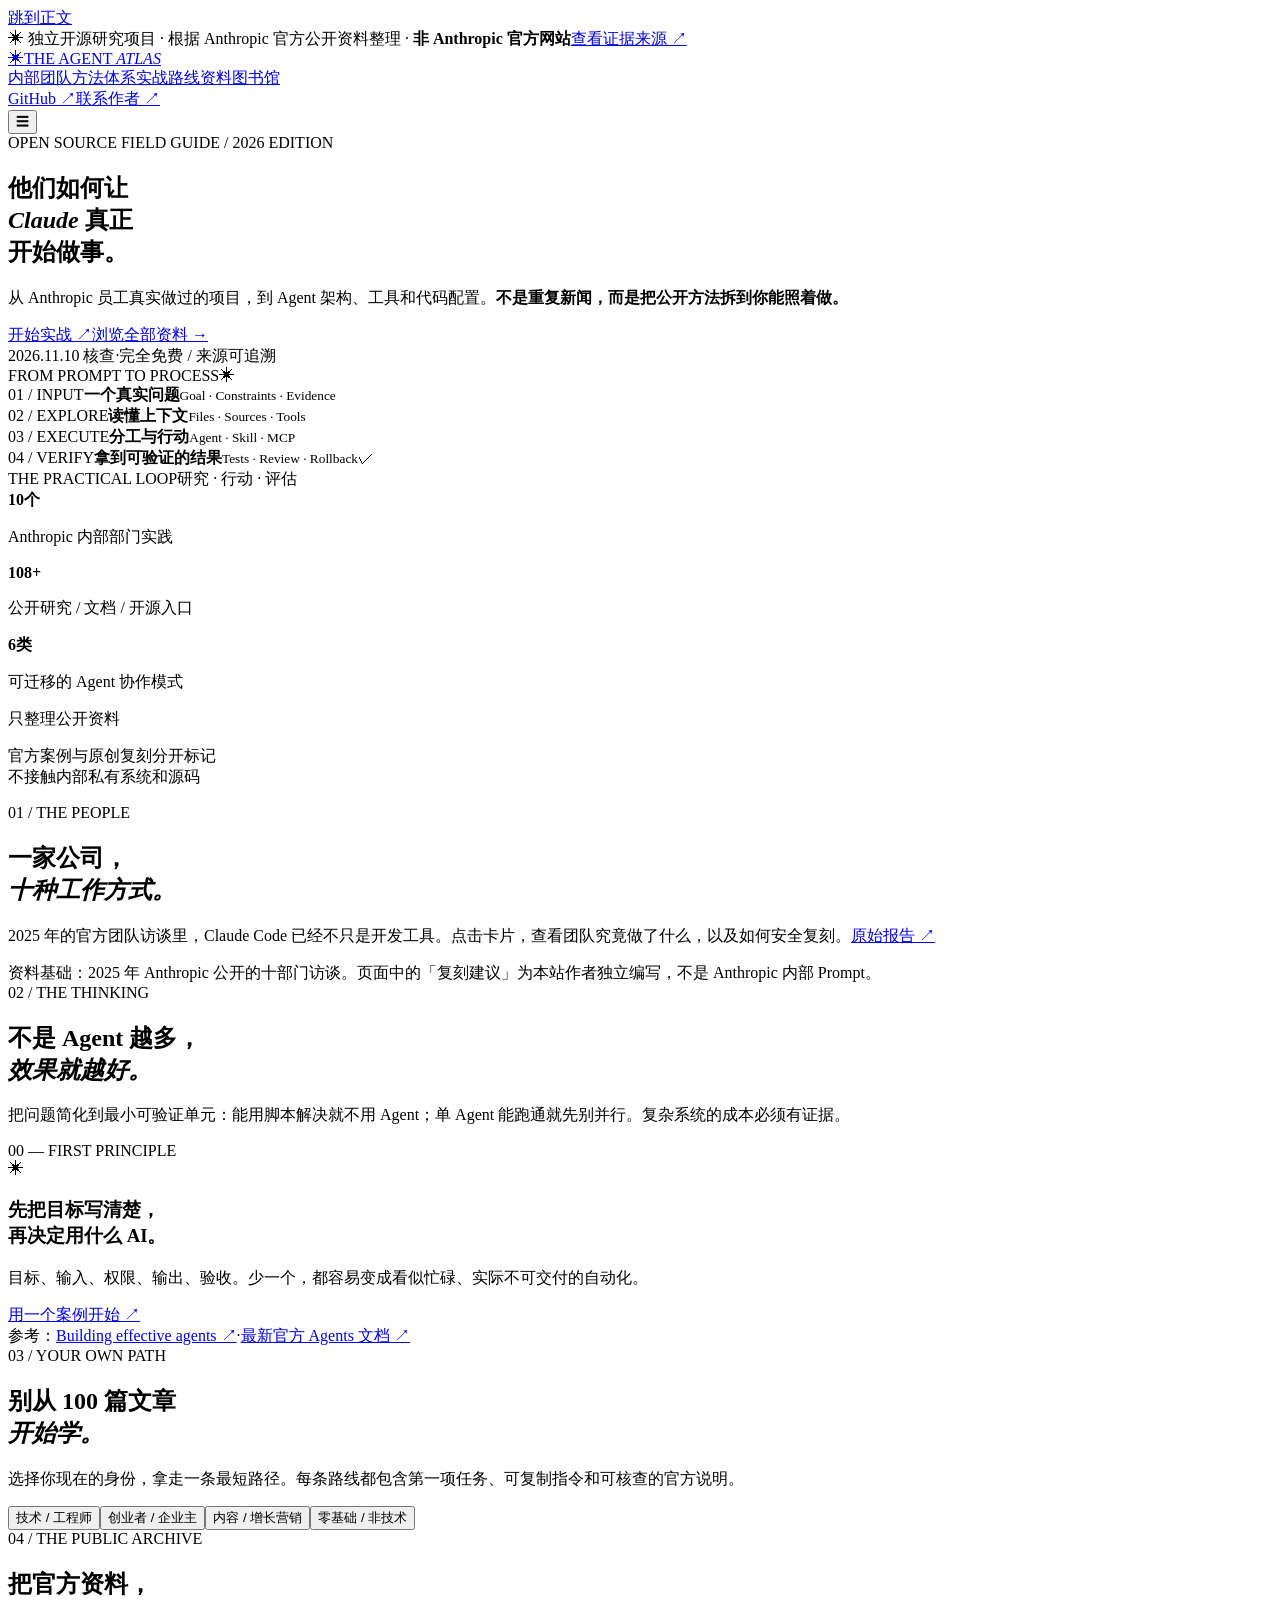
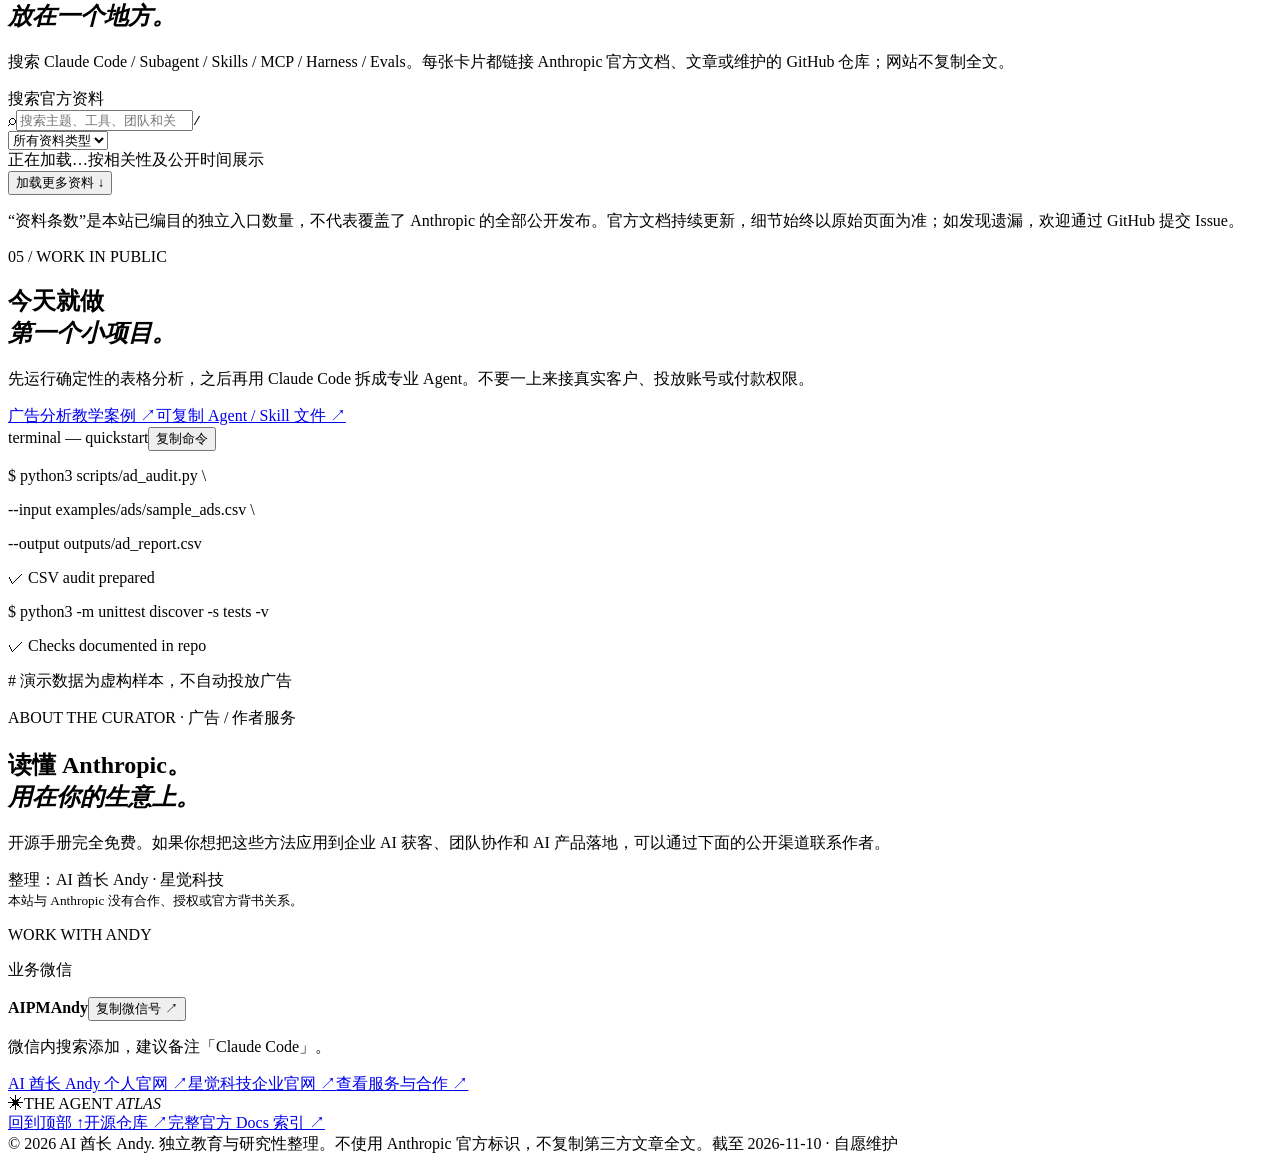
==== site/index.html @ 38aaa8bf "site: add editorial Anthropic-inspired handbook homepage with official source directory and author c" ====
<!doctype html>
<html lang="zh-CN">
<head>
  <meta charset="utf-8">
  <meta name="viewport" content="width=device-width,initial-scale=1">
  <meta name="theme-color" content="#f6f3ec">
  <meta name="description" content="免费、独立的 Anthropic Claude Code × Agent 中文实战手册：10 个内部团队案例、108 条官方资源、Skills、MCP、多 Agent 和可复制实践。AI 酋长 Andy 整理。">
  <meta property="og:type" content="website">
  <meta property="og:title" content="Claude Code × Agent 完整实践图鉴｜Andy 开源手册">
  <meta property="og:description" content="108 条原始出处，10 个团队，完整学习路径。公开资料的中文实战整理。">
  <meta property="og:image" content="https://aipmandy.github.io/anthropic-claude-code-agent-handbook/og.svg">
  <link rel="canonical" href="https://aipmandy.github.io/anthropic-claude-code-agent-handbook/">
  <link rel="icon" href="favicon.svg" type="image/svg+xml">
  <link rel="stylesheet" href="style.css">
  <title>Claude Code × Agent 实践图鉴 · AI 酋长 Andy</title>
</head>
<body>
<a href="#main" class="skip-link">跳到正文</a>
<div class="notice"><span class="little-star">✳</span> 独立开源研究项目 · 根据 Anthropic 官方公开资料整理 · <strong>非 Anthropic 官方网站</strong><a href="#sources">查看证据来源 <span aria-hidden="true">↗</span></a></div>
<header class="masthead">
  <div class="wrap nav-inner">
    <a class="wordmark" href="#home" aria-label="返回首页"><span class="brand-mark" aria-hidden="true">✳</span><span>THE AGENT <em>ATLAS</em></span></a>
    <nav class="desktop-nav" aria-label="主导航">
      <a href="#teams">内部团队</a><a href="#methods">方法体系</a><a href="#paths">实战路线</a><a href="#sources">资料图书馆</a>
    </nav>
    <div class="nav-actions"><a class="nav-gh" href="https://github.com/AIPMAndy/anthropic-claude-code-agent-handbook" target="_blank" rel="noopener noreferrer">GitHub ↗</a><a class="nav-contact" href="#contact">联系作者 <span aria-hidden="true">↗</span></a></div>
    <button class="mobile-menu-toggle" type="button" aria-label="打开导航" aria-expanded="false" aria-controls="mobile-nav">☰</button>
  </div>
  <nav id="mobile-nav" class="mobile-nav" aria-label="手机导航" hidden><a href="#teams">内部团队</a><a href="#methods">方法体系</a><a href="#paths">实战路线</a><a href="#sources">资料图书馆</a><a href="#contact">联系作者</a></nav>
</header>
<main id="main">
<section class="hero" id="home">
  <div class="wrap hero-grid">
    <div class="hero-copy">
      <div class="eyebrow"><span class="dot"></span> OPEN SOURCE FIELD GUIDE <span class="muted">/ 2026 EDITION</span></div>
      <h1>他们如何让<br><em>Claude</em> <span class="hero-serif">真正<br>开始做事。</span></h1>
      <p class="lead">从 Anthropic 员工真实做过的项目，到 Agent 架构、工具和代码配置。<strong>不是重复新闻，而是把公开方法拆到你能照着做。</strong></p>
      <div class="hero-buttons"><a href="#paths" class="btn btn-primary">开始实战 <span>↗</span></a><a href="#sources" class="btn btn-outline">浏览全部资料 <span>→</span></a></div>
      <div class="hero-foot"><span>2026.11.10 核查</span><span class="sep">·</span><span>完全免费 / 来源可追溯</span></div>
    </div>
    <div class="hero-art" aria-label="Agent 工作流概念图">
      <div class="art-top"><span class="art-kicker">FROM PROMPT TO PROCESS</span><span class="art-asterisk" aria-hidden="true">✳</span></div>
      <div class="diagram">
        <div class="diagram-row"><div class="diagram-box diagram-user"><span class="d-number">01 / INPUT</span><strong>一个真实问题</strong><small>Goal · Constraints · Evidence</small></div></div>
        <div class="line-arrow"></div>
        <div class="diagram-row diagram-split"><div class="diagram-box"><span class="d-number">02 / EXPLORE</span><strong>读懂上下文</strong><small>Files · Sources · Tools</small></div><div class="diagram-box"><span class="d-number">03 / EXECUTE</span><strong>分工与行动</strong><small>Agent · Skill · MCP</small></div></div>
        <div class="line-arrow"></div>
        <div class="diagram-row"><div class="diagram-box diagram-final"><span class="d-number">04 / VERIFY</span><strong>拿到可验证的结果</strong><small>Tests · Review · Rollback</small><span class="check">✓</span></div></div>
      </div>
      <div class="art-caption"><span>THE PRACTICAL LOOP</span><span>研究 · 行动 · 评估</span></div>
    </div>
  </div>
</section>
<section class="numbers"><div class="wrap number-grid">
  <div><strong>10<span>个</span></strong><p>Anthropic 内部部门实践</p></div><div><strong id="resource-count">108<span>+</span></strong><p>公开研究 / 文档 / 开源入口</p></div><div><strong>6<span>类</span></strong><p>可迁移的 Agent 协作模式</p></div><div class="last-num"><span>只整理公开资料</span><p>官方案例与原创复刻分开标记<br>不接触内部私有系统和源码</p></div>
</div></section>
<section class="editorial-section" id="teams">
  <div class="wrap">
    <div class="section-heading"><div><div class="eyebrow">01 / THE PEOPLE</div><h2>一家公司，<br><em>十种工作方式。</em></h2></div><p>2025 年的官方团队访谈里，Claude Code 已经不只是开发工具。点击卡片，查看团队究竟做了什么，以及如何安全复刻。<a href="https://www.anthropic.com/news/how-anthropic-teams-use-claude-code" target="_blank" rel="noopener noreferrer">原始报告 ↗</a></p></div>
    <div id="team-list" class="teams-grid" aria-live="polite"></div>
    <div class="source-note">资料基础：2025 年 Anthropic 公开的十部门访谈。页面中的「复刻建议」为本站作者独立编写，不是 Anthropic 内部 Prompt。</div>
  </div>
</section>
<section class="ink-section" id="methods"><div class="wrap">
  <div class="section-heading light"><div><div class="eyebrow">02 / THE THINKING</div><h2>不是 Agent 越多，<br><em>效果就越好。</em></h2></div><p>把问题简化到最小可验证单元：能用脚本解决就不用 Agent；单 Agent 能跑通就先别并行。复杂系统的成本必须有证据。</p></div>
  <div class="method-layout">
    <div class="method-big"><span class="method-counter">00 — FIRST PRINCIPLE</span><div class="big-symbol" aria-hidden="true">✳</div><h3>先把目标写清楚，<br>再决定用什么 AI。</h3><p>目标、输入、权限、输出、验收。少一个，都容易变成看似忙碌、实际不可交付的自动化。</p><a href="#paths">用一个案例开始 ↗</a></div>
    <div class="methods-list" id="method-list"></div>
  </div>
  <div class="dark-bottom">参考：<a href="https://www.anthropic.com/research/building-effective-agents" target="_blank" rel="noopener noreferrer">Building effective agents ↗</a><span>·</span><a href="https://code.claude.com/docs/en/agents" target="_blank" rel="noopener noreferrer">最新官方 Agents 文档 ↗</a></div>
</div></section>
<section class="editorial-section path-section" id="paths"><div class="wrap">
  <div class="section-heading"><div><div class="eyebrow">03 / YOUR OWN PATH</div><h2>别从 100 篇文章<br><em>开始学。</em></h2></div><p>选择你现在的身份，拿走一条最短路径。每条路线都包含第一项任务、可复制指令和可核查的官方说明。</p></div>
  <div class="path-tabs" role="tablist" aria-label="按身份选择学习路线"><button class="path-tab is-active" type="button" data-path="engineer" role="tab" aria-selected="true">技术 / 工程师</button><button class="path-tab" type="button" data-path="founder" role="tab" aria-selected="false">创业者 / 企业主</button><button class="path-tab" type="button" data-path="marketing" role="tab" aria-selected="false">内容 / 增长营销</button><button class="path-tab" type="button" data-path="beginner" role="tab" aria-selected="false">零基础 / 非技术</button></div>
  <div class="path-panel" id="path-panel" aria-live="polite"></div>
</div></section>
<section class="library-section" id="sources"><div class="wrap">
  <div class="section-heading"><div><div class="eyebrow">04 / THE PUBLIC ARCHIVE</div><h2>把官方资料，<br><em>放在一个地方。</em></h2></div><p>搜索 Claude Code / Subagent / Skills / MCP / Harness / Evals。每张卡片都链接 Anthropic 官方文档、文章或维护的 GitHub 仓库；网站不复制全文。</p></div>
  <div class="library-toolbar"><label for="library-search" class="visually-hidden">搜索官方资料</label><div class="search-box"><span aria-hidden="true">⌕</span><input id="library-search" type="search" placeholder="搜索主题、工具、团队和关键词……" autocomplete="off" aria-label="搜索资料"><kbd>/</kbd></div><select id="library-type" aria-label="筛选资料类型"><option value="all">所有资料类型</option><option value="研究文章">研究文章</option><option value="官方文档">官方文档</option><option value="官方开源">官方开源</option><option value="行业报告">行业报告</option></select></div>
  <div class="topic-bar" id="topic-bar" aria-label="筛选主题"></div>
  <div class="library-count"><span id="visible-count">正在加载…</span><span>按相关性及公开时间展示</span></div>
  <div id="source-list" class="source-grid" aria-live="polite"></div>
  <div id="empty-state" class="empty-state" hidden>没有找到匹配资料。试试缩短关键词，或者清除筛选。</div>
  <div class="more-line"><button type="button" id="show-more" class="btn btn-outline">加载更多资料 <span>↓</span></button></div>
  <p class="library-fineprint">“资料条数”是本站已编目的独立入口数量，不代表覆盖了 Anthropic 的全部公开发布。官方文档持续更新，细节始终以原始页面为准；如发现遗漏，欢迎通过 GitHub 提交 Issue。</p>
</div></section>
<section class="practice-section" id="practice"><div class="wrap practice-grid">
  <div><div class="eyebrow">05 / WORK IN PUBLIC</div><h2>今天就做<br><em>第一个小项目。</em></h2><p>先运行确定性的表格分析，之后再用 Claude Code 拆成专业 Agent。不要一上来接真实客户、投放账号或付款权限。</p><div class="practice-links"><a class="text-link" href="https://github.com/AIPMAndy/anthropic-claude-code-agent-handbook/tree/main/examples/ads" target="_blank" rel="noopener noreferrer">广告分析教学案例 ↗</a><a class="text-link" href="https://github.com/AIPMAndy/anthropic-claude-code-agent-handbook/tree/main/.claude" target="_blank" rel="noopener noreferrer">可复制 Agent / Skill 文件 ↗</a></div></div>
  <div class="terminal"><div class="terminal-head"><span class="traffic"><i></i><i></i><i></i></span><span>terminal — quickstart</span><button type="button" class="terminal-copy" data-copy="python3 scripts/ad_audit.py --input examples/ads/sample_ads.csv --output outputs/ad_report.csv&#10;python3 -m unittest discover -s tests -v">复制命令</button></div><div class="terminal-content"><p><span class="prompt">$</span> <span>python3 scripts/ad_audit.py \</span></p><p class="indent">--input examples/ads/sample_ads.csv \</p><p class="indent">--output outputs/ad_report.csv</p><p class="terminal-ok">✓ CSV audit prepared</p><p><span class="prompt">$</span> python3 -m unittest discover -s tests -v</p><p class="terminal-ok">✓ Checks documented in repo</p><p class="terminal-muted"># 演示数据为虚构样本，不自动投放广告</p></div></div>
</div></section>
<section class="contact-section" id="contact"><div class="wrap contact-grid"><div><div class="eyebrow">ABOUT THE CURATOR · 广告 / 作者服务</div><h2>读懂 Anthropic。<br><em>用在你的生意上。</em></h2><p>开源手册完全免费。如果你想把这些方法应用到企业 AI 获客、团队协作和 AI 产品落地，可以通过下面的公开渠道联系作者。</p><p class="authorship">整理：AI 酋长 Andy · 星觉科技<br><small>本站与 Anthropic 没有合作、授权或官方背书关系。</small></p></div><div class="contact-card"><span class="small-label">WORK WITH ANDY</span><p class="contact-heading">业务微信</p><div class="wechat-row"><strong>AIPMAndy</strong><button class="copy-wechat" type="button" data-copy="AIPMAndy">复制微信号 ↗</button></div><p class="wechat-sub">微信内搜索添加，建议备注「Claude Code」。</p><div class="contact-divider"></div><a href="https://metaver.vip/" target="_blank" rel="noopener noreferrer">AI 酋长 Andy 个人官网 <span>↗</span></a><a href="https://www.a6no1.cn/" target="_blank" rel="noopener noreferrer">星觉科技企业官网 <span>↗</span></a><a href="https://metaver.vip/services" target="_blank" rel="noopener noreferrer">查看服务与合作 <span>↗</span></a></div></div></section>
</main>
<footer class="footer"><div class="wrap"><div class="footer-top"><div class="wordmark"><span class="brand-mark">✳</span><span>THE AGENT <em>ATLAS</em></span></div><div class="footer-links"><a href="#home">回到顶部 ↑</a><a href="https://github.com/AIPMAndy/anthropic-claude-code-agent-handbook" target="_blank" rel="noopener noreferrer">开源仓库 ↗</a><a href="https://code.claude.com/docs/llms.txt" target="_blank" rel="noopener noreferrer">完整官方 Docs 索引 ↗</a></div></div><div class="footer-bottom"><span>© 2026 AI 酋长 Andy. 独立教育与研究性整理。</span><span>不使用 Anthropic 官方标识，不复制第三方文章全文。</span><span>截至 2026-11-10 · 自愿维护</span></div></div></footer>
<div id="toast" class="toast" role="status" aria-live="polite" aria-atomic="true"></div>
<script src="data.js"></script><script src="app.js"></script>
</body>
</html>
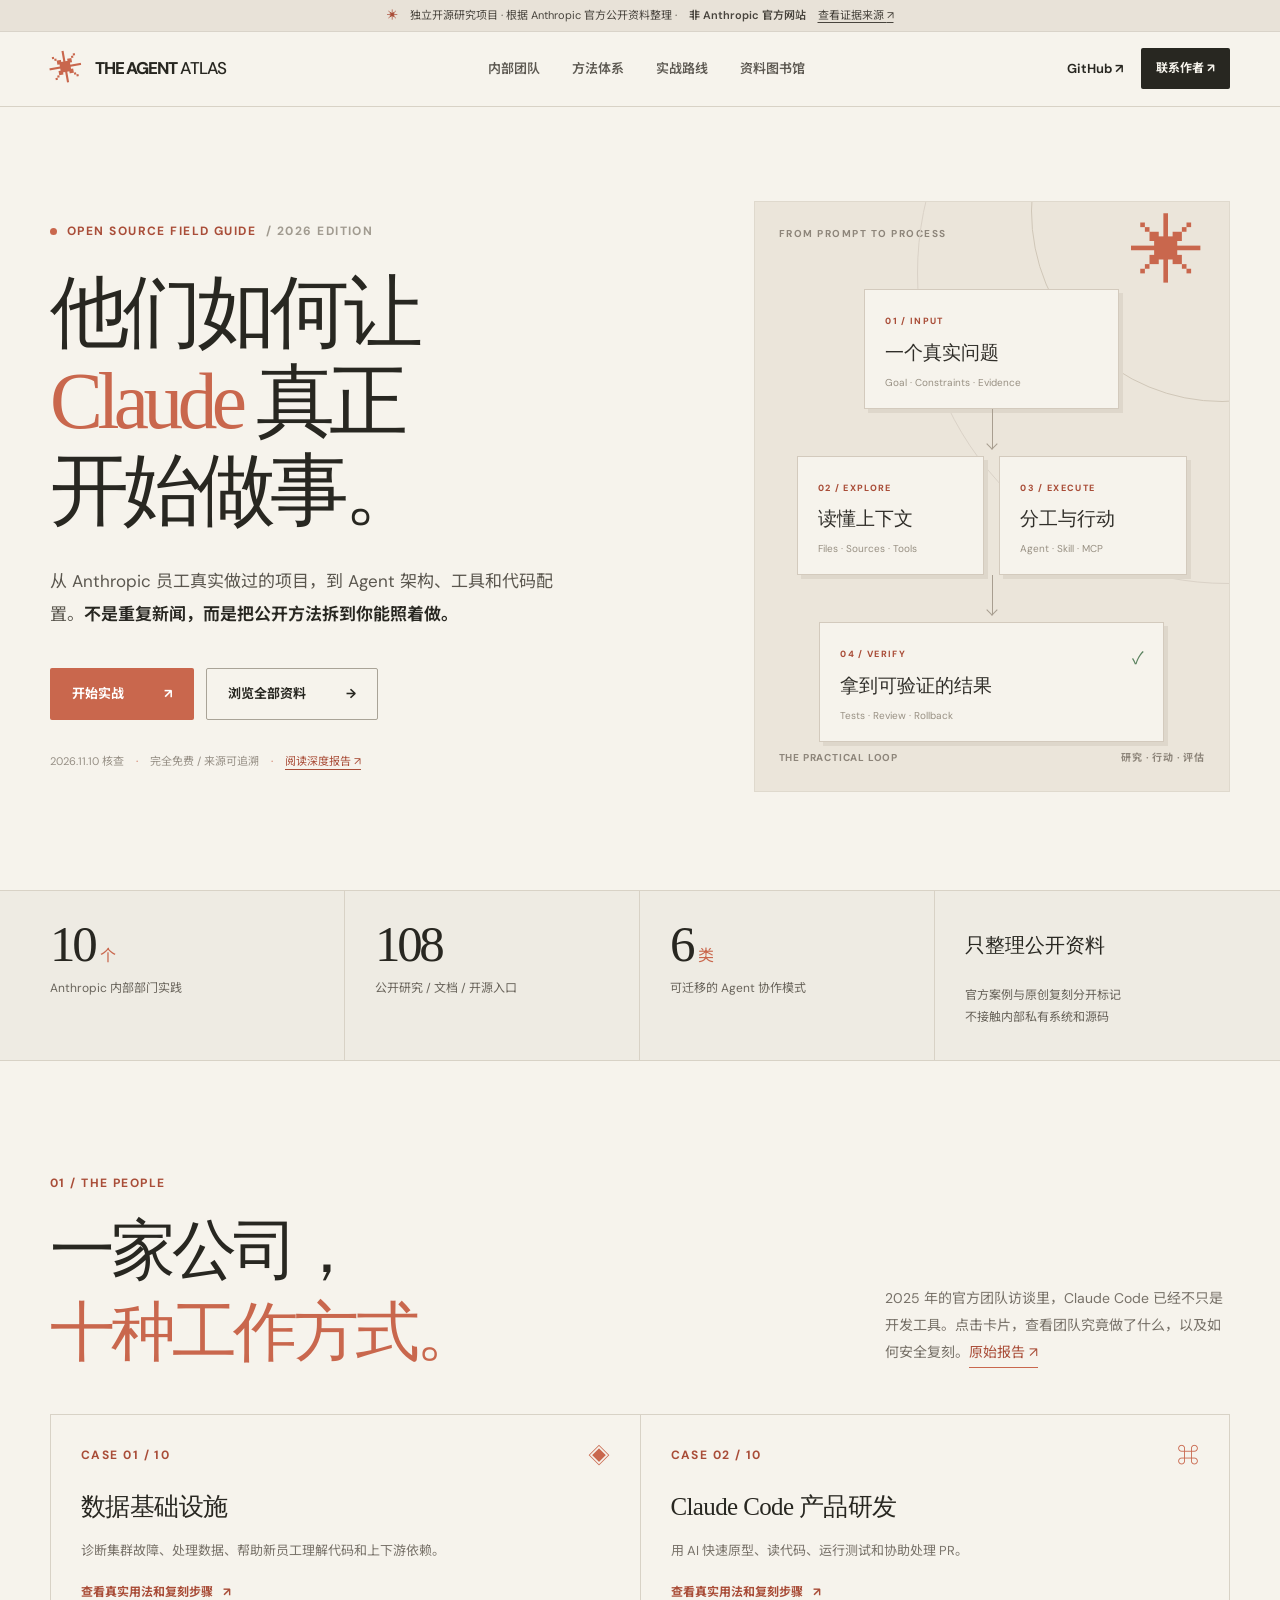
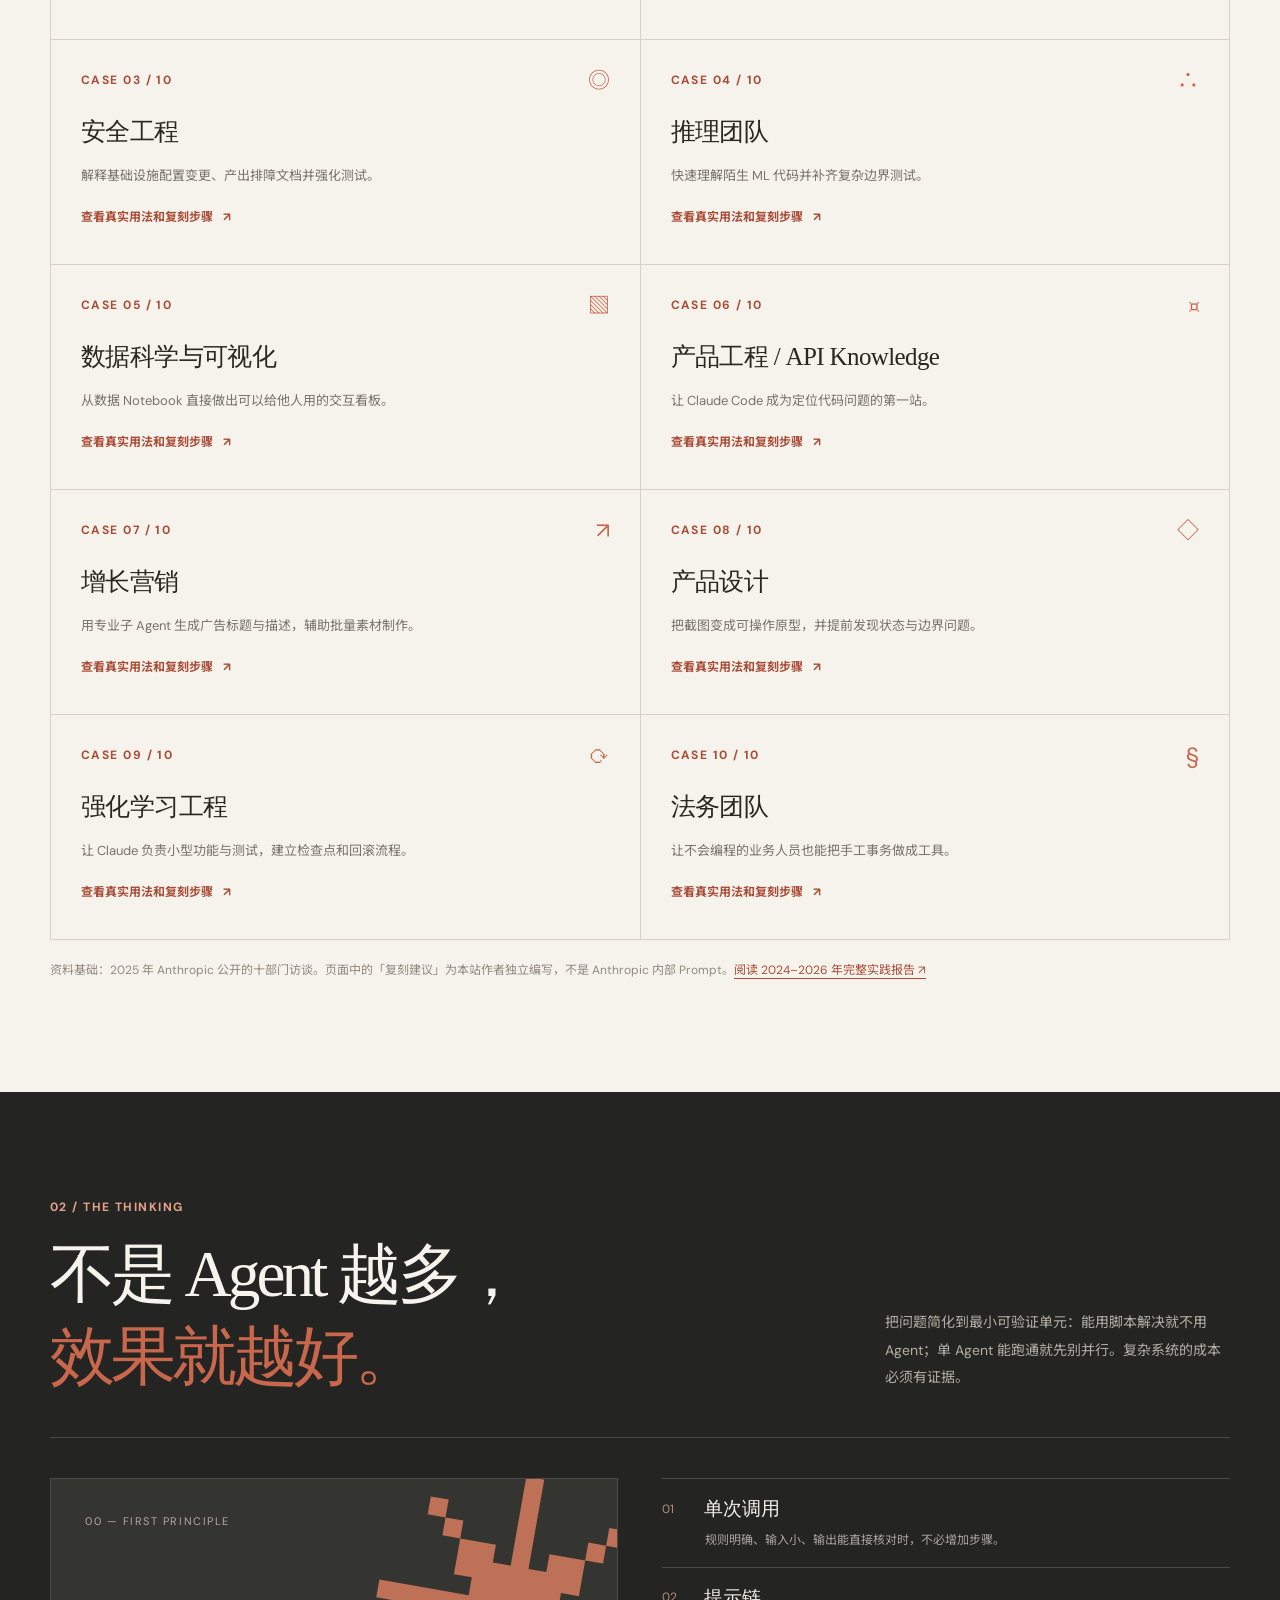
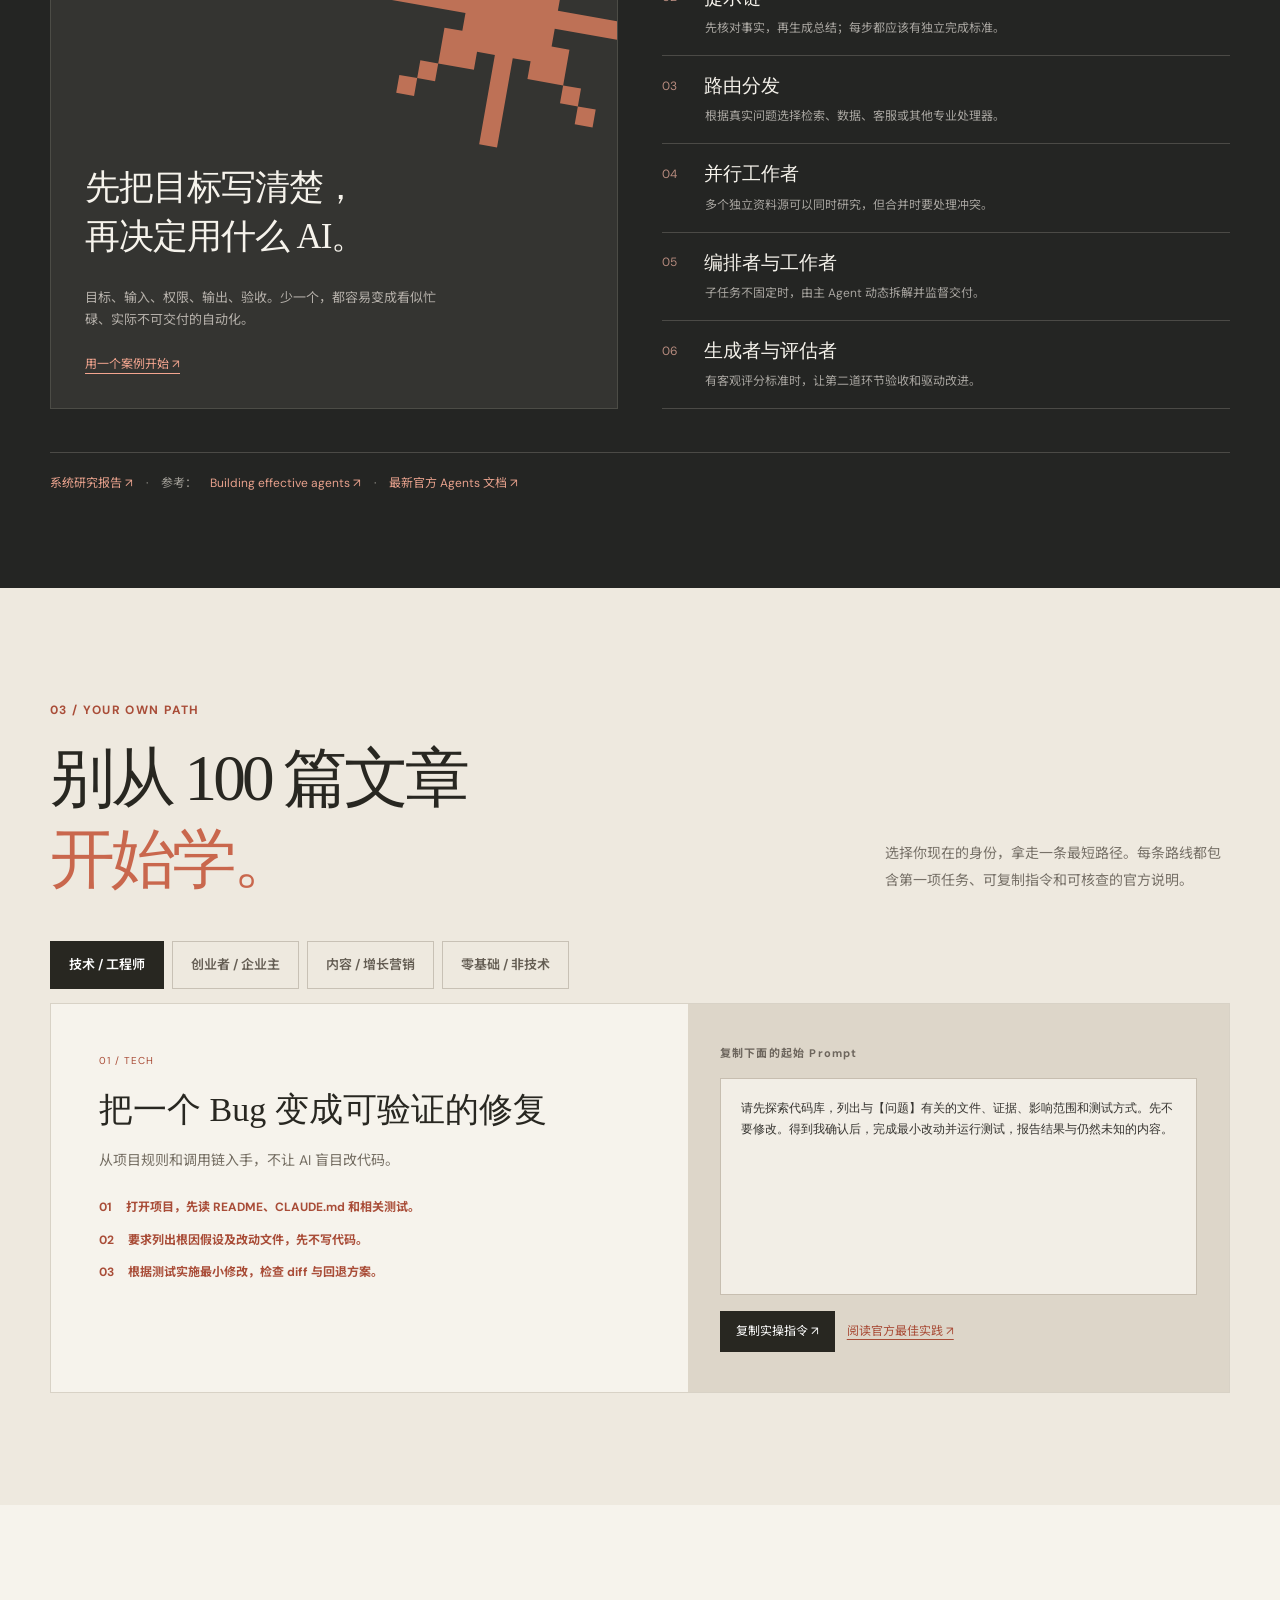
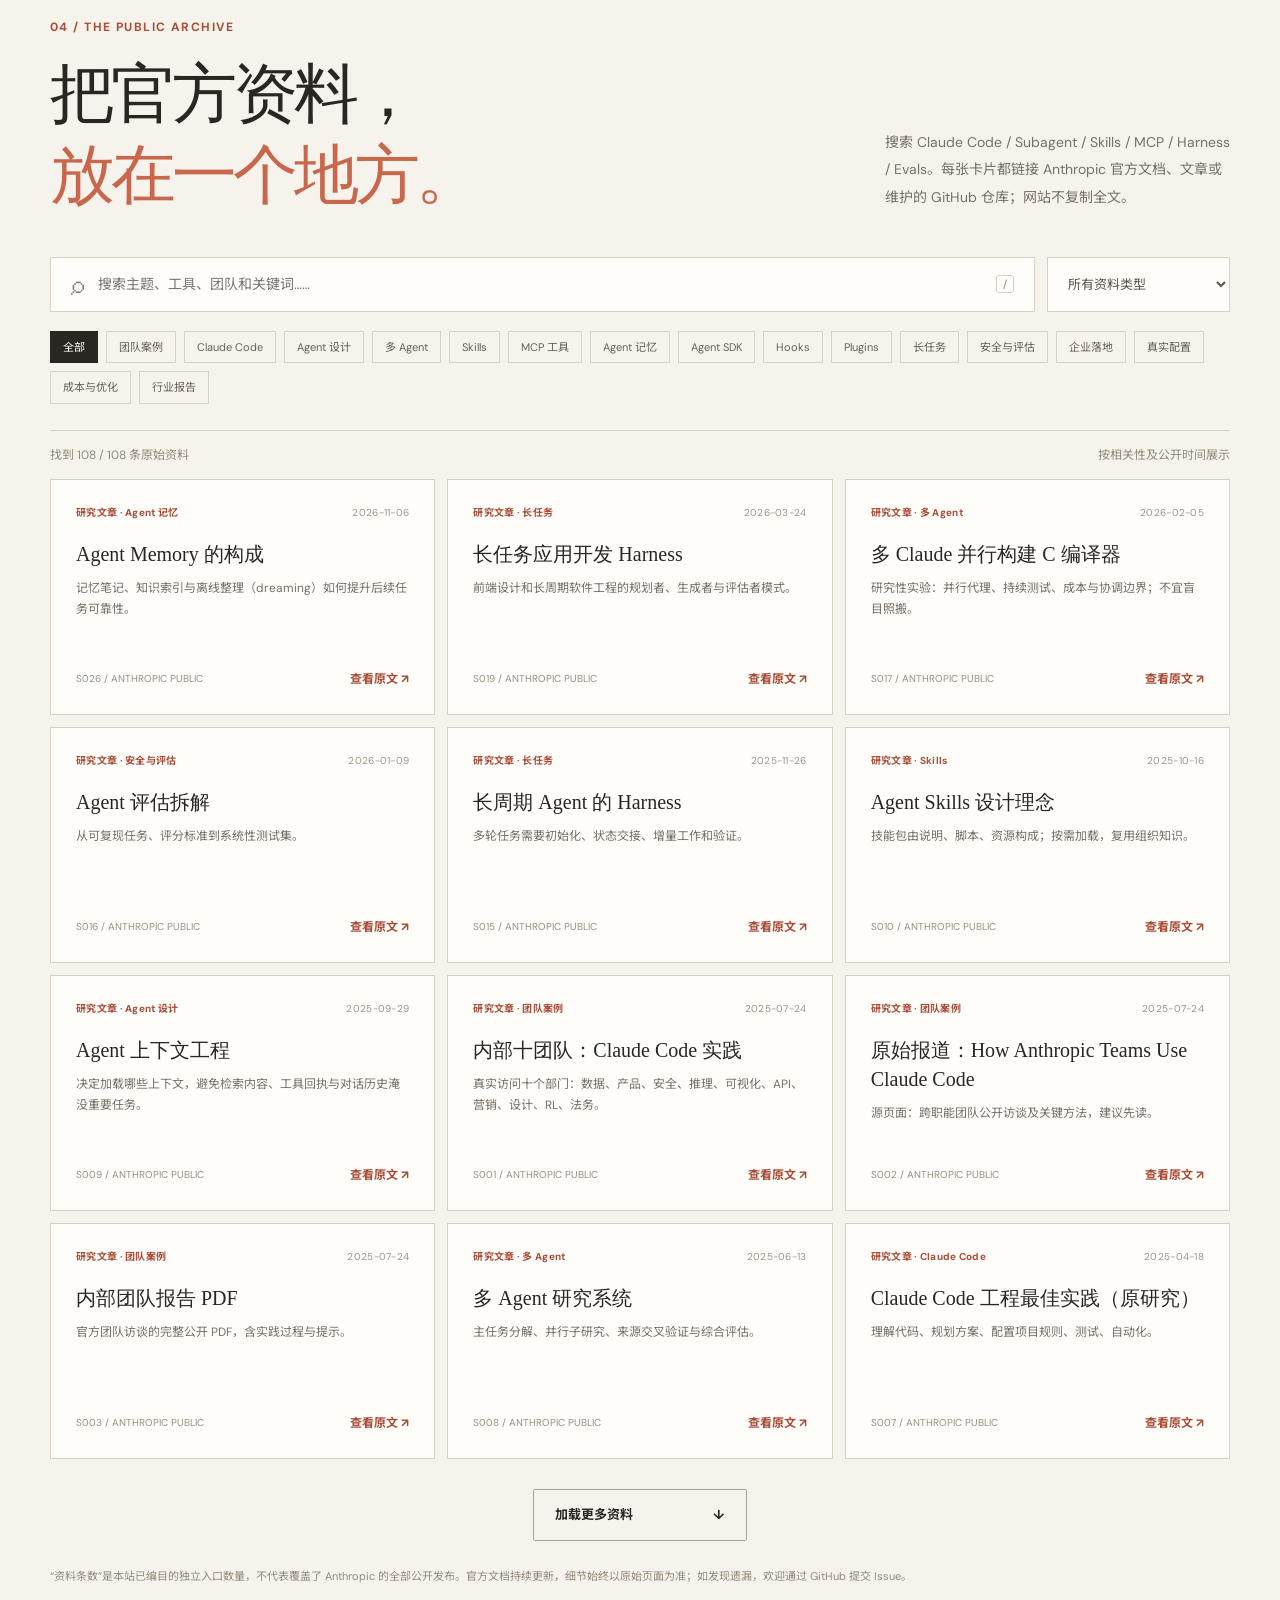
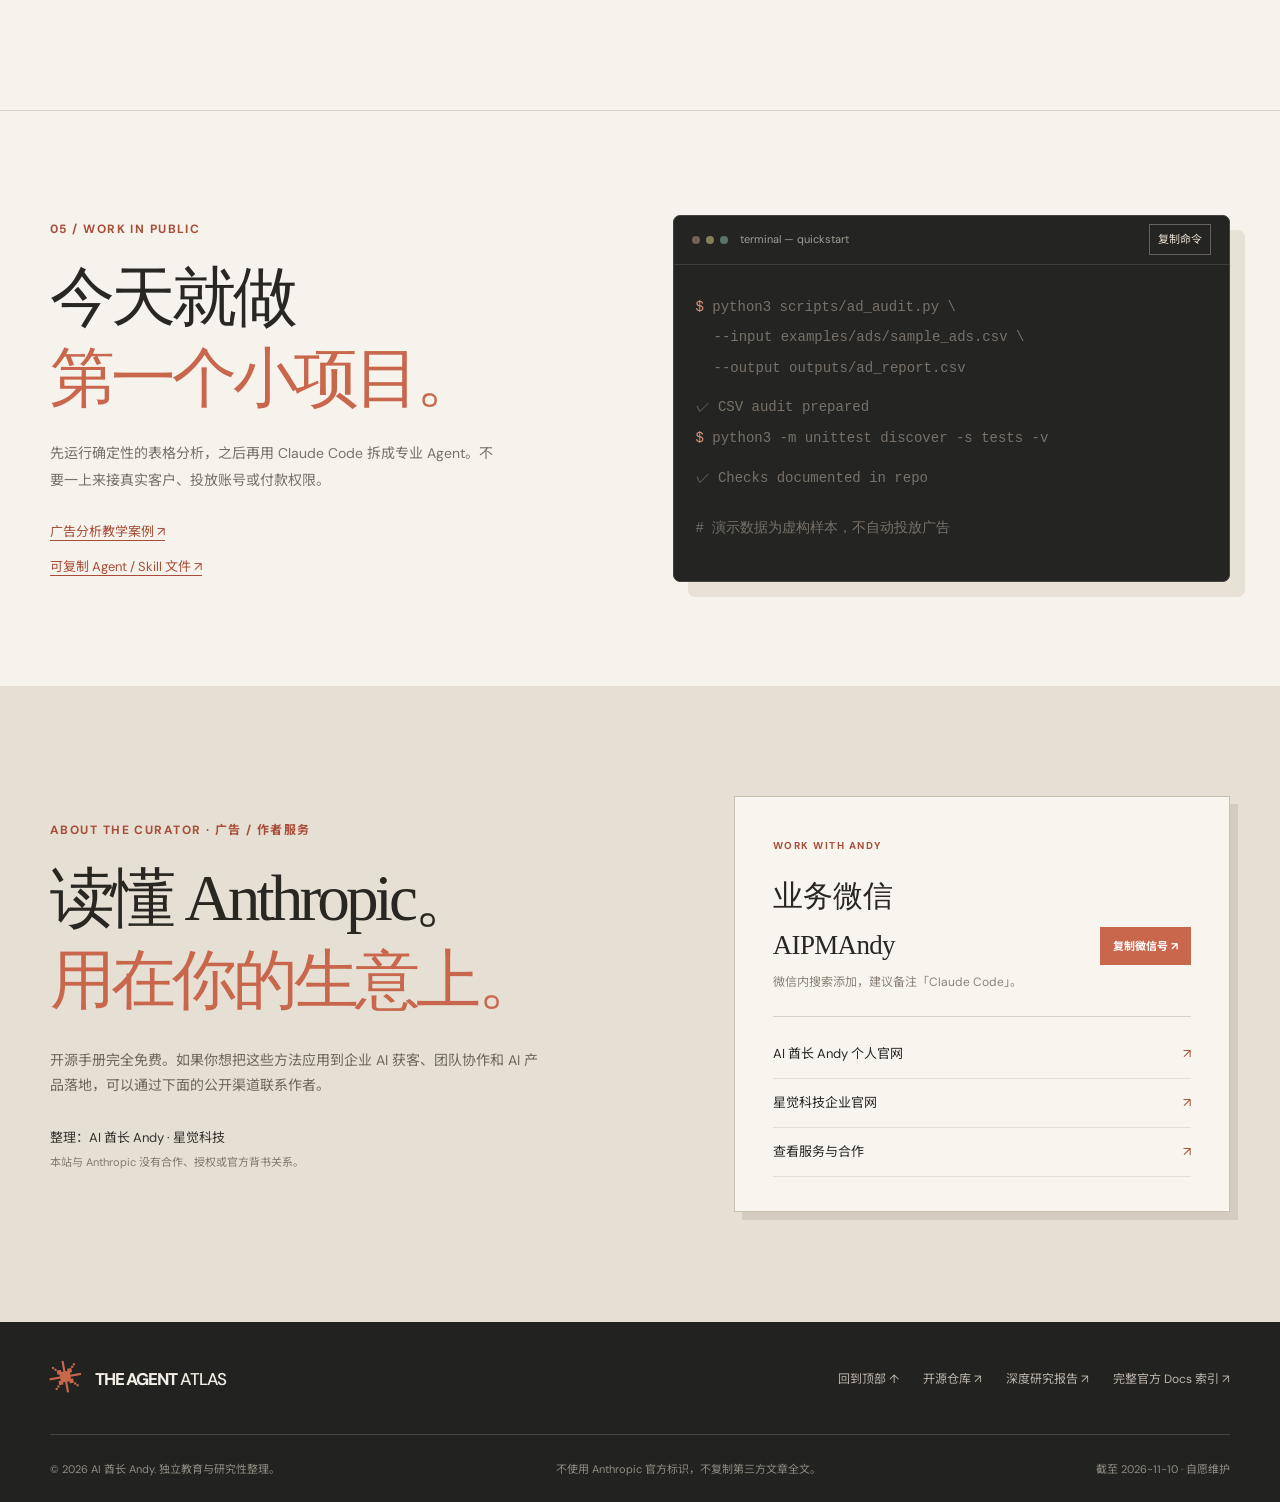
==== commit 77580f5c: "site: link full annotated research report across homepage and footer" ====
--- a/site/index.html
+++ b/site/index.html
@@ -36,7 +36,7 @@
       <h1>他们如何让<br><em>Claude</em> <span class="hero-serif">真正<br>开始做事。</span></h1>
       <p class="lead">从 Anthropic 员工真实做过的项目，到 Agent 架构、工具和代码配置。<strong>不是重复新闻，而是把公开方法拆到你能照着做。</strong></p>
       <div class="hero-buttons"><a href="#paths" class="btn btn-primary">开始实战 <span>↗</span></a><a href="#sources" class="btn btn-outline">浏览全部资料 <span>→</span></a></div>
-      <div class="hero-foot"><span>2026.11.10 核查</span><span class="sep">·</span><span>完全免费 / 来源可追溯</span></div>
+      <div class="hero-foot"><span>2026.11.10 核查</span><span class="sep">·</span><span>完全免费 / 来源可追溯</span><span class="sep">·</span><a href="study.html" style="text-decoration:underline;text-underline-offset:4px;color:#a94d38">阅读深度报告 ↗</a></div>
     </div>
     <div class="hero-art" aria-label="Agent 工作流概念图">
       <div class="art-top"><span class="art-kicker">FROM PROMPT TO PROCESS</span><span class="art-asterisk" aria-hidden="true">✳</span></div>
@@ -58,7 +58,7 @@
   <div class="wrap">
     <div class="section-heading"><div><div class="eyebrow">01 / THE PEOPLE</div><h2>一家公司，<br><em>十种工作方式。</em></h2></div><p>2025 年的官方团队访谈里，Claude Code 已经不只是开发工具。点击卡片，查看团队究竟做了什么，以及如何安全复刻。<a href="https://www.anthropic.com/news/how-anthropic-teams-use-claude-code" target="_blank" rel="noopener noreferrer">原始报告 ↗</a></p></div>
     <div id="team-list" class="teams-grid" aria-live="polite"></div>
-    <div class="source-note">资料基础：2025 年 Anthropic 公开的十部门访谈。页面中的「复刻建议」为本站作者独立编写，不是 Anthropic 内部 Prompt。</div>
+    <div class="source-note">资料基础：2025 年 Anthropic 公开的十部门访谈。页面中的「复刻建议」为本站作者独立编写，不是 Anthropic 内部 Prompt。<a href="study.html" style="color:#a94d38;text-decoration:underline;text-underline-offset:4px">阅读 2024–2026 年完整实践报告 ↗</a></div>
   </div>
 </section>
 <section class="ink-section" id="methods"><div class="wrap">
@@ -67,7 +67,7 @@
     <div class="method-big"><span class="method-counter">00 — FIRST PRINCIPLE</span><div class="big-symbol" aria-hidden="true">✳</div><h3>先把目标写清楚，<br>再决定用什么 AI。</h3><p>目标、输入、权限、输出、验收。少一个，都容易变成看似忙碌、实际不可交付的自动化。</p><a href="#paths">用一个案例开始 ↗</a></div>
     <div class="methods-list" id="method-list"></div>
   </div>
-  <div class="dark-bottom">参考：<a href="https://www.anthropic.com/research/building-effective-agents" target="_blank" rel="noopener noreferrer">Building effective agents ↗</a><span>·</span><a href="https://code.claude.com/docs/en/agents" target="_blank" rel="noopener noreferrer">最新官方 Agents 文档 ↗</a></div>
+  <div class="dark-bottom"><a href="study.html">系统研究报告 ↗</a><span>·</span>参考：<a href="https://www.anthropic.com/research/building-effective-agents" target="_blank" rel="noopener noreferrer">Building effective agents ↗</a><span>·</span><a href="https://code.claude.com/docs/en/agents" target="_blank" rel="noopener noreferrer">最新官方 Agents 文档 ↗</a></div>
 </div></section>
 <section class="editorial-section path-section" id="paths"><div class="wrap">
   <div class="section-heading"><div><div class="eyebrow">03 / YOUR OWN PATH</div><h2>别从 100 篇文章<br><em>开始学。</em></h2></div><p>选择你现在的身份，拿走一条最短路径。每条路线都包含第一项任务、可复制指令和可核查的官方说明。</p></div>
@@ -90,7 +90,7 @@
 </div></section>
 <section class="contact-section" id="contact"><div class="wrap contact-grid"><div><div class="eyebrow">ABOUT THE CURATOR · 广告 / 作者服务</div><h2>读懂 Anthropic。<br><em>用在你的生意上。</em></h2><p>开源手册完全免费。如果你想把这些方法应用到企业 AI 获客、团队协作和 AI 产品落地，可以通过下面的公开渠道联系作者。</p><p class="authorship">整理：AI 酋长 Andy · 星觉科技<br><small>本站与 Anthropic 没有合作、授权或官方背书关系。</small></p></div><div class="contact-card"><span class="small-label">WORK WITH ANDY</span><p class="contact-heading">业务微信</p><div class="wechat-row"><strong>AIPMAndy</strong><button class="copy-wechat" type="button" data-copy="AIPMAndy">复制微信号 ↗</button></div><p class="wechat-sub">微信内搜索添加，建议备注「Claude Code」。</p><div class="contact-divider"></div><a href="https://metaver.vip/" target="_blank" rel="noopener noreferrer">AI 酋长 Andy 个人官网 <span>↗</span></a><a href="https://www.a6no1.cn/" target="_blank" rel="noopener noreferrer">星觉科技企业官网 <span>↗</span></a><a href="https://metaver.vip/services" target="_blank" rel="noopener noreferrer">查看服务与合作 <span>↗</span></a></div></div></section>
 </main>
-<footer class="footer"><div class="wrap"><div class="footer-top"><div class="wordmark"><span class="brand-mark">✳</span><span>THE AGENT <em>ATLAS</em></span></div><div class="footer-links"><a href="#home">回到顶部 ↑</a><a href="https://github.com/AIPMAndy/anthropic-claude-code-agent-handbook" target="_blank" rel="noopener noreferrer">开源仓库 ↗</a><a href="https://code.claude.com/docs/llms.txt" target="_blank" rel="noopener noreferrer">完整官方 Docs 索引 ↗</a></div></div><div class="footer-bottom"><span>© 2026 AI 酋长 Andy. 独立教育与研究性整理。</span><span>不使用 Anthropic 官方标识，不复制第三方文章全文。</span><span>截至 2026-11-10 · 自愿维护</span></div></div></footer>
+<footer class="footer"><div class="wrap"><div class="footer-top"><div class="wordmark"><span class="brand-mark">✳</span><span>THE AGENT <em>ATLAS</em></span></div><div class="footer-links"><a href="#home">回到顶部 ↑</a><a href="https://github.com/AIPMAndy/anthropic-claude-code-agent-handbook" target="_blank" rel="noopener noreferrer">开源仓库 ↗</a><a href="study.html">深度研究报告 ↗</a><a href="https://code.claude.com/docs/llms.txt" target="_blank" rel="noopener noreferrer">完整官方 Docs 索引 ↗</a></div></div><div class="footer-bottom"><span>© 2026 AI 酋长 Andy. 独立教育与研究性整理。</span><span>不使用 Anthropic 官方标识，不复制第三方文章全文。</span><span>截至 2026-11-10 · 自愿维护</span></div></div></footer>
 <div id="toast" class="toast" role="status" aria-live="polite" aria-atomic="true"></div>
 <script src="data.js"></script><script src="app.js"></script>
 </body>
--- a/site/style.css
+++ b/site/style.css
@@ -0,0 +1,21 @@
+@import url('https://fonts.googleapis.com/css2?family=DM+Sans:wght@400;500;600;700&family=Noto+Sans+SC:wght@400;500;600;700&display=swap');
+:root{--paper:#f6f3ec;--cream:#f1ece2;--line:#d8d2c6;--ink:#282721;--muted:#716d65;--accent:#c9674d;--accent-dark:#a94d38;--dark:#242523;--darkline:#4b4a46;--white:#fffdfa;--radius:4px;font-synthesis:none}
+*{box-sizing:border-box}html{scroll-behavior:smooth;scroll-padding-top:83px}body{margin:0;background:var(--paper);color:var(--ink);font-family:'DM Sans','Noto Sans SC',-apple-system,BlinkMacSystemFont,'Segoe UI',sans-serif;line-height:1.68;-webkit-font-smoothing:antialiased}
+button,input,select{font:inherit}button{cursor:pointer}a{color:inherit;text-decoration:none}a:hover{color:var(--accent-dark)}:focus-visible{outline:3px solid var(--accent);outline-offset:3px}
+.wrap{width:min(1180px,calc(100% - 72px));margin-inline:auto}.eyebrow{display:flex;align-items:center;gap:10px;color:var(--accent-dark);font-size:12px;letter-spacing:.12em;font-weight:700;text-transform:uppercase}.muted{color:#a19b90}.dot{width:7px;height:7px;border-radius:50%;background:var(--accent)}.skip-link{position:fixed;z-index:9999;top:-100px;left:15px;background:#fff;padding:10px 20px}.skip-link:focus{top:12px}
+.notice{display:flex;align-items:center;justify-content:center;flex-wrap:wrap;gap:12px;padding:7px 16px;text-align:center;background:#e8e2d8;color:#48443d;font-size:11px;line-height:1.5;border-bottom:1px solid #d9d3c9}.notice strong{font-weight:600}.notice a{text-decoration:underline;text-underline-offset:3px}.little-star{color:var(--accent-dark)}
+.masthead{position:sticky;top:0;background:rgba(246,243,236,.97);backdrop-filter:blur(20px);z-index:80;border-bottom:1px solid var(--line)}.nav-inner{min-height:74px;display:flex;align-items:center;justify-content:space-between;gap:26px}.wordmark{font-weight:800;font-size:17px;letter-spacing:-.065em;display:inline-flex;align-items:center;gap:12px;white-space:nowrap}.wordmark em{font-weight:500;font-style:normal}.brand-mark{font-family:Georgia,serif;display:inline-grid;place-items:center;color:var(--accent);font-size:34px;line-height:1;transform:rotate(-10deg)}.desktop-nav,.nav-actions{display:flex;gap:32px;align-items:center}.desktop-nav a{color:#5d5952;font-size:13px;font-weight:600}.desktop-nav a:hover{color:var(--accent-dark)}.nav-actions{gap:18px}.nav-gh{font-size:13px;font-weight:650}.nav-contact{font-size:12px;background:var(--ink);color:var(--paper);padding:10px 15px;font-weight:700;border-radius:2px;white-space:nowrap}.nav-contact:hover{color:#fff;background:var(--accent-dark)}.mobile-menu-toggle{display:none;background:transparent;border:0;font-size:23px}.mobile-nav{display:none}
+.hero{padding:94px 0 98px;position:relative;overflow:hidden}.hero-grid{display:grid;grid-template-columns:1.14fr .86fr;gap:72px;align-items:center}.hero h1{font-family:Georgia,'Songti SC','Noto Serif SC',serif;letter-spacing:-.07em;font-size:clamp(57px,6.2vw,100px);line-height:1.12;font-weight:400;margin:27px 0 30px}.hero h1 em,.section-heading h2 em,.path-section h2 em,.practice-section h2 em,.contact-section h2 em{color:var(--accent);font-style:normal}.hero-serif{font-weight:400}.lead{max-width:520px;font-size:17px;color:#5b574f;line-height:1.95}.lead strong{color:var(--ink);font-weight:650}.hero-buttons{display:flex;gap:12px;flex-wrap:wrap;margin-top:37px}.btn{display:inline-flex;justify-content:space-between;align-items:center;gap:40px;padding:14px 21px;border:1px solid transparent;border-radius:2px;font-size:13px;font-weight:700;transition:transform .18s,background .18s,color .18s}.btn:hover{transform:translateY(-2px)}.btn-primary{color:white;background:var(--accent)}.btn-primary:hover{color:white;background:var(--accent-dark)}.btn-outline{border-color:#a9a397;background:transparent;color:var(--ink)}.btn-outline:hover{background:#e8e2d8}.hero-foot{display:flex;gap:12px;align-items:center;color:#979086;font-size:11px;margin-top:32px}.sep{color:var(--accent)}
+.hero-art{background:#ebe5da;min-height:530px;padding:24px;display:flex;flex-direction:column;justify-content:space-between;position:relative;overflow:hidden;border:1px solid #dfd9cd}.hero-art:after{content:"";position:absolute;width:380px;height:380px;border:1px solid #d0c7b8;border-radius:50%;right:-184px;top:-182px;pointer-events:none}.hero-art:before{content:"";position:absolute;width:620px;height:620px;border:1px solid #dad2c7;border-radius:50%;right:-310px;top:-240px;pointer-events:none}.art-top{display:flex;justify-content:space-between;align-items:start}.art-kicker,.art-caption{font-size:10px;letter-spacing:.15em;color:#8d857a;font-weight:700}.art-asterisk{font-family:Georgia,serif;color:var(--accent);font-size:74px;line-height:.75}.diagram{z-index:1;padding:8px 18px}.diagram-row{display:flex;justify-content:center;gap:15px}.diagram-box{padding:16px 20px;background:var(--paper);border:1px solid #d3cabd;flex:1;min-width:0;box-shadow:4px 4px 0 #ded7cb}.diagram-box strong{display:block;margin-top:4px;font-family:Georgia,'Songti SC',serif;font-size:19px;font-weight:400;color:#302e29}.diagram-box small{display:block;margin-top:6px;font-size:10px;color:#989083}.d-number{font-size:9px;color:var(--accent-dark);letter-spacing:.15em;font-weight:800}.diagram-user{max-width:255px}.diagram-split .diagram-box{max-width:206px}.diagram-final{max-width:345px;position:relative}.check{position:absolute;right:19px;top:21px;color:#59815e;font-size:17px}.line-arrow{height:47px;position:relative}.line-arrow:before{content:"";height:40px;width:1px;background:#a89e90;position:absolute;top:0;left:50%}.line-arrow:after{content:"";position:absolute;top:31px;left:calc(50% - 4px);width:7px;height:7px;border-bottom:1px solid #a89e90;border-right:1px solid #a89e90;transform:rotate(45deg)}.art-caption{display:flex;justify-content:space-between;letter-spacing:.08em}
+.numbers{border-top:1px solid var(--line);border-bottom:1px solid var(--line);background:#eeebe3}.number-grid{display:grid;grid-template-columns:repeat(4,1fr)}.number-grid>div{padding:28px 30px 32px;border-right:1px solid var(--line)}.number-grid>div:first-child{padding-left:0}.number-grid>div:last-child{border:0}.number-grid strong{font-size:51px;line-height:1;font-family:Georgia,serif;font-weight:400;letter-spacing:-.065em}.number-grid strong span{font-family:'Noto Sans SC',sans-serif;color:var(--accent);font-size:16px;font-weight:400;margin-left:6px}.number-grid p{font-size:12px;color:#69645b;margin:8px 0 0}.number-grid .last-num>span{display:block;margin:10px 0 23px;font-family:Georgia,'Songti SC',serif;font-size:20px}.number-grid .last-num p{margin:0;line-height:1.8}
+.editorial-section,.library-section,.path-section{padding:112px 0}.section-heading{display:grid;grid-template-columns:1fr 345px;gap:60px;justify-content:space-between;align-items:end;margin-bottom:40px}.section-heading h2,.practice-section h2,.contact-section h2{font-family:Georgia,'Songti SC','Noto Serif SC',serif;font-size:clamp(46px,5.1vw,69px);font-weight:400;letter-spacing:-.06em;line-height:1.25;margin:17px 0 0}.section-heading>p{font-size:14px;line-height:1.95;color:#777168;margin:0 0 6px}.section-heading>p a{display:inline-block;color:var(--accent-dark);border-bottom:1px solid var(--accent);white-space:nowrap}
+.teams-grid{display:grid;grid-template-columns:repeat(2,minmax(0,1fr));border-top:1px solid var(--line);border-left:1px solid var(--line)}.team-card{border-right:1px solid var(--line);border-bottom:1px solid var(--line);min-height:225px;background:transparent;transition:background .2s}.team-card:hover,.team-card.is-open{background:#efebe2}.team-trigger{width:100%;padding:30px;text-align:left;border:0;background:none;color:inherit}.team-head{display:flex;justify-content:space-between;align-items:start;margin-bottom:19px}.team-index{font-size:12px;color:var(--accent-dark);font-weight:700;letter-spacing:.12em}.team-icon{font-size:22px;color:var(--accent);line-height:1}.team-card h3{font-family:Georgia,'Songti SC',serif;font-size:25px;font-weight:400;letter-spacing:-.025em;margin:0 0 11px}.team-card .team-summary{color:#79736a;font-size:13px;line-height:1.8;margin:0}.team-more{color:var(--accent-dark);font-size:12px;display:inline-flex;align-items:center;gap:10px;margin-top:20px;font-weight:700}.team-details{padding:0 30px 28px;display:none;border-top:1px solid #ded7cd}.team-card.is-open .team-details{display:block}.team-details h4{margin:18px 0 6px;font-size:11px;letter-spacing:.08em;text-transform:uppercase;color:var(--accent-dark)}.team-details p{margin:0;font-size:13px;color:#6b655c;line-height:1.85}.team-details a{display:inline-block;margin-top:14px;border-bottom:1px solid currentColor;font-size:12px;color:var(--accent-dark)}.source-note{margin-top:20px;font-size:12px;color:#91897d}
+.ink-section{background:var(--dark);color:var(--paper);padding:105px 0 95px}.section-heading.light>p{color:#b3aea5}.ink-section .eyebrow{color:#e5a18b}.method-layout{display:grid;grid-template-columns:1fr 1fr;gap:44px;border-top:1px solid var(--darkline);padding-top:40px}.method-big{position:relative;min-height:510px;background:#343431;border:1px solid #4c4c46;padding:34px;display:flex;flex-direction:column;justify-content:end;overflow:hidden}.method-counter{position:absolute;top:33px;left:34px;color:#b2aa9f;font-size:11px;letter-spacing:.14em}.big-symbol{font:290px/1 Georgia,serif;position:absolute;right:-45px;top:10px;color:#d27a5c;opacity:.88;pointer-events:none;transform:rotate(10deg)}.method-big h3{font-family:Georgia,'Songti SC',serif;font-weight:400;letter-spacing:-.03em;font-size:35px;line-height:1.4;z-index:1;margin:0 0 13px}.method-big p{max-width:360px;font-size:13px;color:#b5b0aa;z-index:1}.method-big a{font-size:12px;color:#f3a58f;text-decoration:underline;text-underline-offset:5px;z-index:1;margin-top:10px}.methods-list{align-self:center}.method-item{border-bottom:1px solid var(--darkline);padding:16px 0}.method-item:first-child{border-top:1px solid var(--darkline)}.method-title{display:flex;align-items:center;gap:18px;font-size:19px;font-family:Georgia,'Songti SC',serif;line-height:1.45}.method-number{font:12px 'DM Sans',sans-serif;color:#b88c7f;width:24px}.method-item p{margin:8px 0 0 43px;color:#a7a49f;font-size:12px;line-height:1.65}.dark-bottom{border-top:1px solid var(--darkline);margin-top:43px;padding-top:20px;color:#9f9c95;font-size:12px;display:flex;gap:13px;flex-wrap:wrap}.dark-bottom a{color:#e7a18c}
+.path-section{background:#eee9df}.path-tabs{display:flex;flex-wrap:wrap;gap:8px;margin-bottom:14px}.path-tab{padding:12px 18px;border:1px solid #c8c1b5;background:transparent;color:#655e54;font-size:13px;font-weight:600}.path-tab:hover,.path-tab.is-active{background:var(--ink);border-color:var(--ink);color:#fff}.path-panel{display:grid;grid-template-columns:1fr .85fr;gap:0;background:var(--paper);border:1px solid var(--line);min-height:390px}.path-main{padding:42px 48px}.path-stepnum{font-size:10px;letter-spacing:.1em;color:var(--accent-dark)}.path-main h3{font:400 34px/1.3 Georgia,'Songti SC',serif;margin:16px 0}.path-main>p{color:#756e63;font-size:14px;max-width:470px}.steps{padding:0;margin:25px 0 0;list-style:none;display:grid;gap:12px}.steps li{display:flex;gap:14px;font-size:13px;line-height:1.7}.steps li span{color:var(--accent-dark);font-weight:700;font-size:12px}.path-side{background:#ddd6c9;padding:40px 32px;display:flex;flex-direction:column;gap:16px}.path-side .label{font-size:11px;letter-spacing:.11em;color:#6d665d;font-weight:700}.path-code{font-family:monospace;background:#f2eee6;border:1px solid #c7beb0;color:#35332f;padding:20px;white-space:pre-wrap;word-break:break-word;font-size:12px;line-height:1.75;flex:1;overflow:auto}.path-actions{display:flex;gap:12px;flex-wrap:wrap;align-items:center}.path-actions button{background:var(--ink);color:#fff;border:0;padding:10px 16px;font-size:12px}.path-actions a{font-size:12px;text-decoration:underline;text-underline-offset:4px;color:var(--accent-dark)}
+.library-section{background:var(--paper)}.library-toolbar{display:flex;gap:12px}.search-box{display:flex;align-items:center;gap:12px;flex:1;background:#fffdf9;border:1px solid var(--line);padding:0 20px;min-height:55px}.search-box>span{font-size:26px;color:#827c72;line-height:0}.search-box input{width:100%;outline:none;border:none;background:transparent;font-size:14px;color:var(--ink)}.search-box input:focus-visible{outline:none}.search-box:focus-within{border-color:var(--accent)}.search-box kbd{font:11px 'DM Sans',sans-serif;padding:1px 6px;color:#928c82;border:1px solid var(--line);border-radius:3px}.library-toolbar select{min-width:183px;border:1px solid var(--line);background:#fffdf9;padding:0 16px;color:#5b564d;font-size:13px}.topic-bar{display:flex;gap:8px;flex-wrap:wrap;margin:19px 0 26px}.topic-chip{font-size:11px;border:1px solid var(--line);padding:6px 12px;background:transparent;color:#676158}.topic-chip.is-selected,.topic-chip:hover{background:var(--ink);border-color:var(--ink);color:#fff}.library-count{display:flex;justify-content:space-between;font-size:12px;color:#928a7e;border-top:1px solid var(--line);padding:14px 0}.source-grid{display:grid;grid-template-columns:repeat(3,minmax(0,1fr));gap:12px}.source-card{background:#fffdfa;border:1px solid var(--line);padding:25px;min-height:236px;display:flex;flex-direction:column;transition:border-color .2s,transform .2s}.source-card:hover{transform:translateY(-2px);border-color:#bd9486}.source-meta{display:flex;justify-content:space-between;gap:8px;font-size:10px;letter-spacing:.03em;color:#9b9389}.source-type{color:var(--accent-dark);font-weight:700}.source-card h3{font-family:Georgia,'Songti SC',serif;font-weight:400;line-height:1.45;font-size:20px;margin:18px 0 9px}.source-card p{font-size:12px;color:#777067;line-height:1.8;margin:0 0 20px}.source-footer{margin-top:auto;display:flex;align-items:center;justify-content:space-between;gap:10px}.source-footer span{font-size:10px;color:#978f84}.source-footer a{font-size:12px;font-weight:700;color:var(--accent-dark)}.source-footer a:hover{text-decoration:underline}.more-line{text-align:center;margin:30px 0 0}.more-line .btn{gap:80px;background:transparent}.library-fineprint{font-size:11px;color:#92897d;line-height:1.8;margin-top:26px}.empty-state{padding:70px;text-align:center;border:1px dashed var(--line);color:#776f65}
+.practice-section{padding:104px 0;border-top:1px solid var(--line)}.practice-grid{display:grid;grid-template-columns:1fr 1fr;gap:65px;align-items:center}.practice-section h2{margin:18px 0 20px}.practice-section p{font-size:14px;color:#777169;line-height:1.9;max-width:450px}.practice-links{margin-top:28px;display:flex;flex-direction:column;gap:13px}.text-link{font-size:13px;color:var(--accent-dark);text-decoration:underline;text-underline-offset:4px;width:fit-content}.terminal{background:#242523;color:#ece8e0;border:1px solid #44433f;border-radius:7px;box-shadow:15px 15px 0 #e8e1d6;overflow:hidden}.terminal-head{height:49px;border-bottom:1px solid #3e3f3b;display:flex;align-items:center;gap:12px;padding:0 18px;color:#9e9d95;font-size:11px}.traffic{display:flex;gap:6px}.traffic i{width:8px;height:8px;background:#745f55;border-radius:50%}.traffic i:nth-child(2){background:#847f5b}.traffic i:nth-child(3){background:#5b7568}.terminal-copy{margin-left:auto;background:transparent;border:1px solid #66615b;color:#e9dfd2;font-size:11px;padding:5px 8px}.terminal-content{font:12px/1.9 ui-monospace,SFMono-Regular,Menlo,Consolas,monospace;padding:25px 22px 35px;word-wrap:break-word}.terminal-content p{margin:4px 0}.terminal-content .indent{padding-left:18px}.prompt{color:#e0957a}.terminal-ok{color:#91b899;margin-top:13px!important}.terminal-muted{color:#928f87;margin-top:24px!important}
+.contact-section{background:#e5dfd4;padding:110px 0}.contact-grid{display:grid;grid-template-columns:1fr .85fr;gap:100px;align-items:center}.contact-section h2{margin:18px 0 26px}.contact-section p{font-size:14px;color:#6e675d;line-height:1.85;max-width:490px}.authorship{margin-top:27px;color:#36332f!important;font-size:13px!important}.authorship small{color:#80796e;font-size:11px}.contact-card{background:#f8f5ef;border:1px solid #c8bfb1;padding:34px 38px;box-shadow:8px 8px 0 #d4ccbf}.small-label{font-size:10px;letter-spacing:.15em;color:var(--accent-dark);font-weight:700}.contact-card .contact-heading{font:400 30px Georgia,'Songti SC',serif;color:var(--ink);margin:18px 0 10px}.wechat-row{display:flex;align-items:center;justify-content:space-between;gap:12px}.wechat-row strong{font:400 27px Georgia,serif;letter-spacing:-.025em}.copy-wechat{background:var(--accent);color:#fff;border:none;padding:10px 13px;font-size:11px;font-weight:700;white-space:nowrap}.copy-wechat:hover{background:var(--accent-dark)}.wechat-sub{margin:6px 0 23px!important;color:#8a8277!important;font-size:12px!important}.contact-divider{border-top:1px solid #d9d1c5;margin-bottom:13px}.contact-card>a{display:flex;align-items:center;justify-content:space-between;padding:13px 0;border-bottom:1px solid #e5ded3;font-size:13px}.contact-card>a span{color:var(--accent-dark)}
+.footer{background:#222320;color:#f3eee4;padding:40px 0 24px}.footer-top{display:flex;justify-content:space-between;align-items:center;padding-bottom:38px;border-bottom:1px solid #464540}.footer-links{display:flex;gap:24px;flex-wrap:wrap}.footer-links a{font-size:12px;color:#bcb5ab}.footer-links a:hover{color:#fff}.footer-bottom{display:flex;gap:18px;justify-content:space-between;flex-wrap:wrap;padding-top:25px;font-size:11px;color:#908b82}.toast{position:fixed;z-index:500;bottom:28px;left:50%;transform:translate(-50%,20px);pointer-events:none;opacity:0;background:#292a26;color:white;padding:11px 18px;font-size:12px;border:1px solid #555650;box-shadow:0 10px 26px #0002;transition:opacity .18s,transform .18s}.toast.show{opacity:1;transform:translate(-50%,0)}.visually-hidden{position:absolute;width:1px;height:1px;padding:0;margin:-1px;overflow:hidden;clip:rect(0,0,0,0);white-space:nowrap;border:0}
+@media(max-width:1050px){.wrap{width:min(100% - 44px,1160px)}.hero-grid{gap:33px}.hero h1{font-size:clamp(49px,6.5vw,78px)}.desktop-nav{gap:15px}.nav-inner{gap:15px}.contact-grid{gap:45px}.section-heading{grid-template-columns:1fr 295px}.source-grid{grid-template-columns:repeat(2,minmax(0,1fr))}}
+@media(max-width:750px){html{scroll-padding-top:65px}.notice{font-size:10px;gap:5px;padding:8px 10px}.wrap{width:calc(100% - 34px)}.nav-inner{min-height:66px}.wordmark{font-size:15px}.brand-mark{font-size:26px}.desktop-nav,.nav-gh,.nav-contact{display:none}.mobile-menu-toggle{display:block}.mobile-nav{display:flex;flex-direction:column;gap:0;background:var(--paper);border-top:1px solid var(--line)}.mobile-nav[hidden]{display:none}.mobile-nav a{padding:12px 20px;border-bottom:1px solid var(--line);font-size:14px}.hero{padding:65px 0 53px}.hero-grid,.section-heading,.method-layout,.path-panel,.practice-grid,.contact-grid{grid-template-columns:1fr}.hero h1{font-size:clamp(49px,11.7vw,81px);margin:22px 0}.hero-art{min-height:420px;margin-top:10px;padding:20px}.diagram{padding:5px 0}.diagram-box{padding:12px}.diagram-box strong{font-size:15px}.diagram-box small{font-size:9px}.diagram-row.diagram-split{gap:8px}.line-arrow{height:33px}.line-arrow:before{height:26px}.line-arrow:after{top:19px}.art-asterisk{font-size:50px}.number-grid{grid-template-columns:1fr 1fr}.number-grid>div{border-bottom:1px solid var(--line);padding:19px!important}.number-grid>div:nth-child(2){border-right:0}.number-grid>div:nth-child(n+3){border-bottom:0}.number-grid strong{font-size:37px}.number-grid .last-num>span{margin:0 0 9px;font-size:17px}.number-grid p{font-size:11px}.editorial-section,.library-section,.path-section,.ink-section,.practice-section,.contact-section{padding:69px 0}.section-heading{gap:12px;margin-bottom:28px}.section-heading h2,.practice-section h2,.contact-section h2{font-size:clamp(39px,9.5vw,56px)}.section-heading>p{font-size:13px}.teams-grid{grid-template-columns:1fr}.team-card{min-height:auto}.team-trigger{padding:23px}.team-card h3{font-size:23px}.team-details{padding:0 23px 24px}.method-layout{gap:24px}.method-big{min-height:400px}.big-symbol{font-size:200px}.method-big h3{font-size:29px}.path-main,.path-side{padding:25px 23px}.path-main h3{font-size:26px}.path-tabs{display:grid;grid-template-columns:1fr 1fr;gap:7px}.path-tab{padding:11px 6px;font-size:11px}.library-toolbar{flex-direction:column}.library-toolbar select{min-height:50px}.source-grid{grid-template-columns:1fr}.source-card{min-height:190px;padding:22px}.library-count{gap:12px}.terminal{box-shadow:8px 8px 0 #e8e1d6}.terminal-content{font-size:10px}.contact-grid{gap:30px}.contact-card{padding:28px 22px}.footer-top,.footer-bottom{flex-direction:column;align-items:flex-start;gap:17px}.footer-links{gap:11px 20px}}
+@media(prefers-reduced-motion:reduce){*,*:before,*:after{scroll-behavior:auto!important;animation:none!important;transition:none!important}}
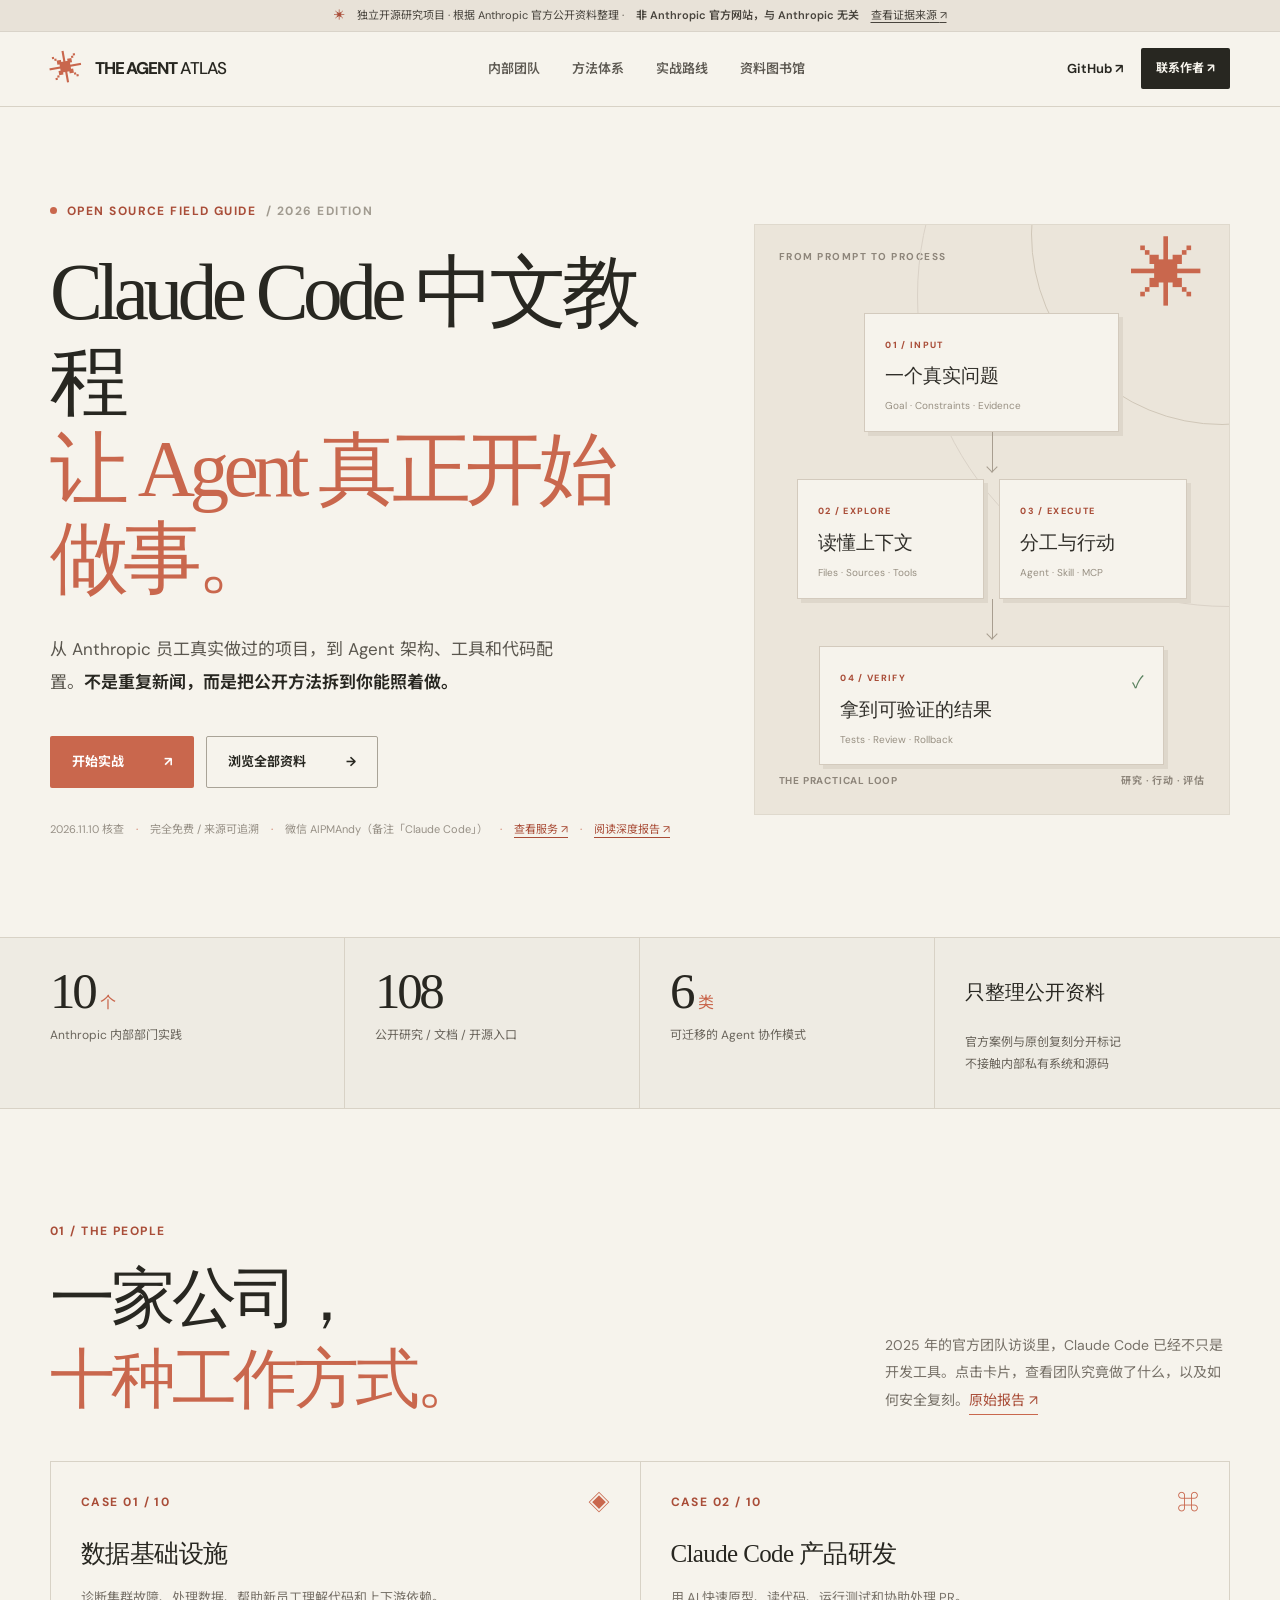
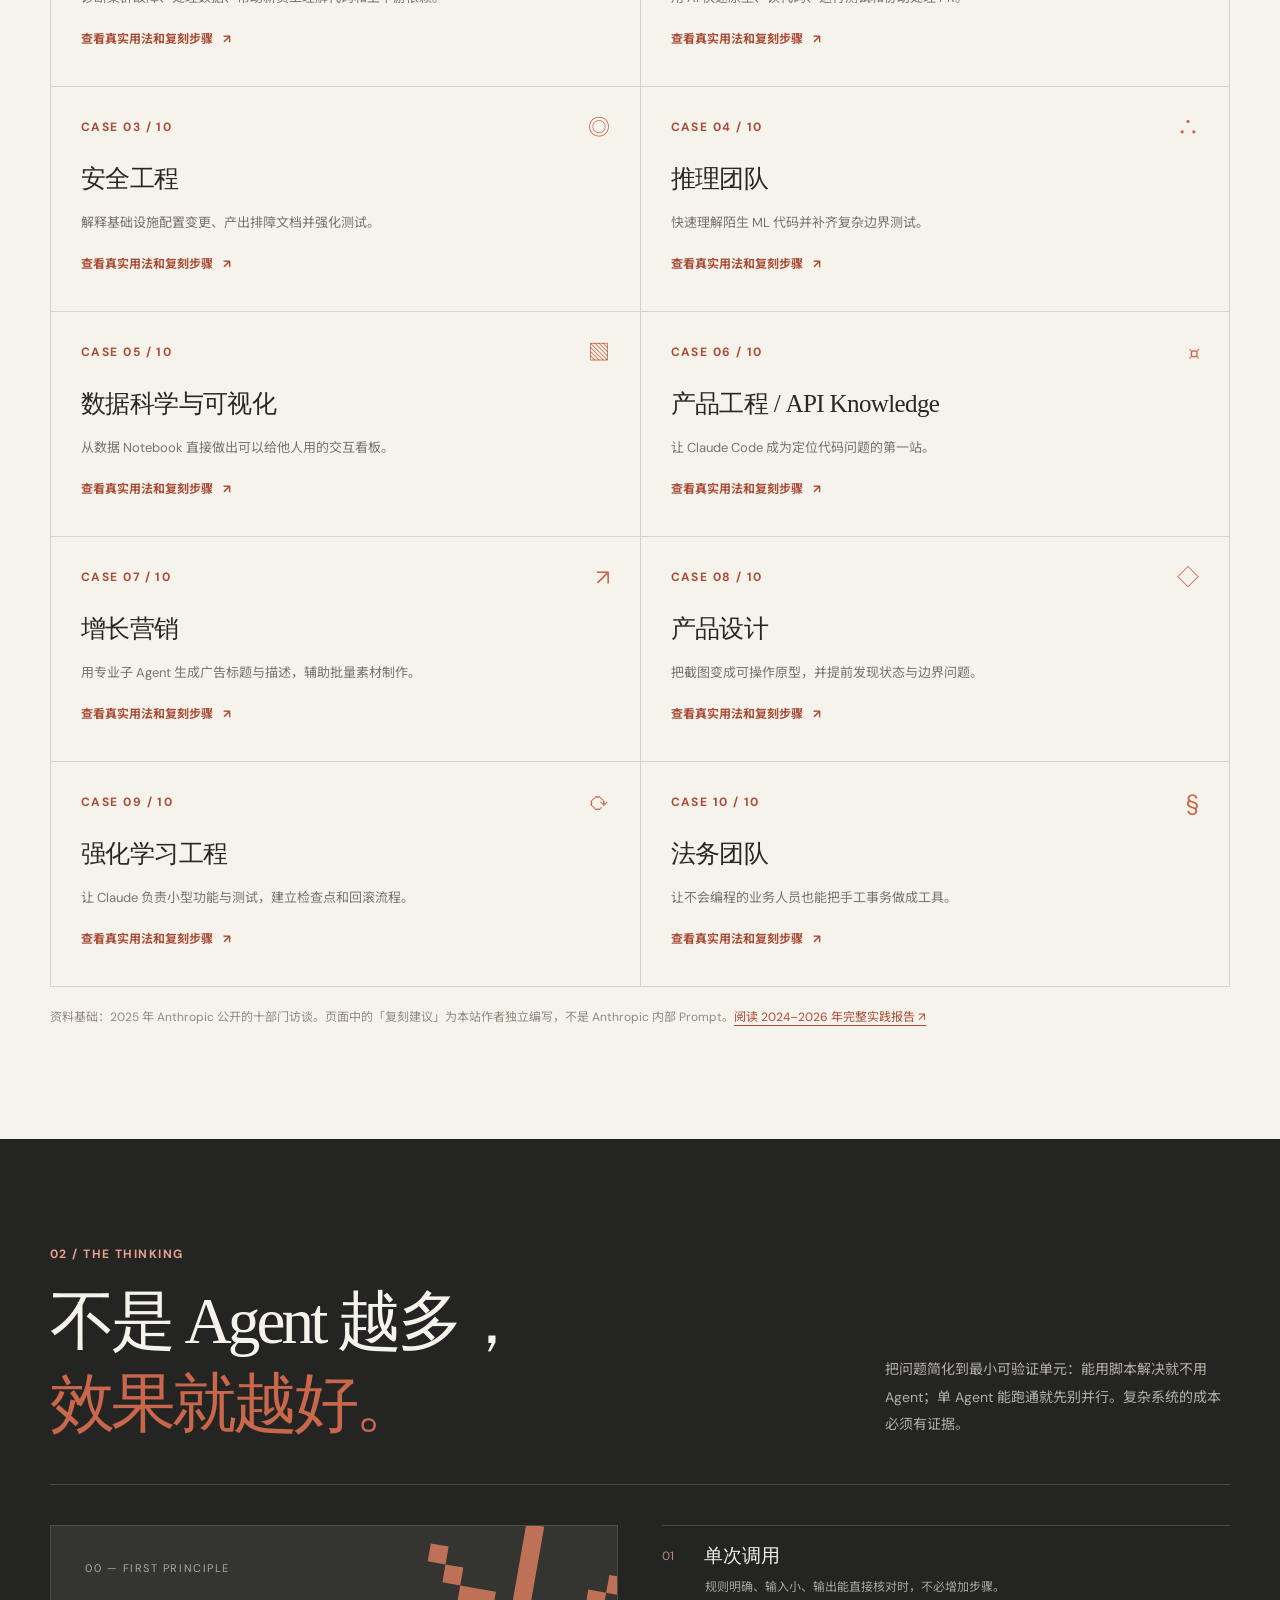
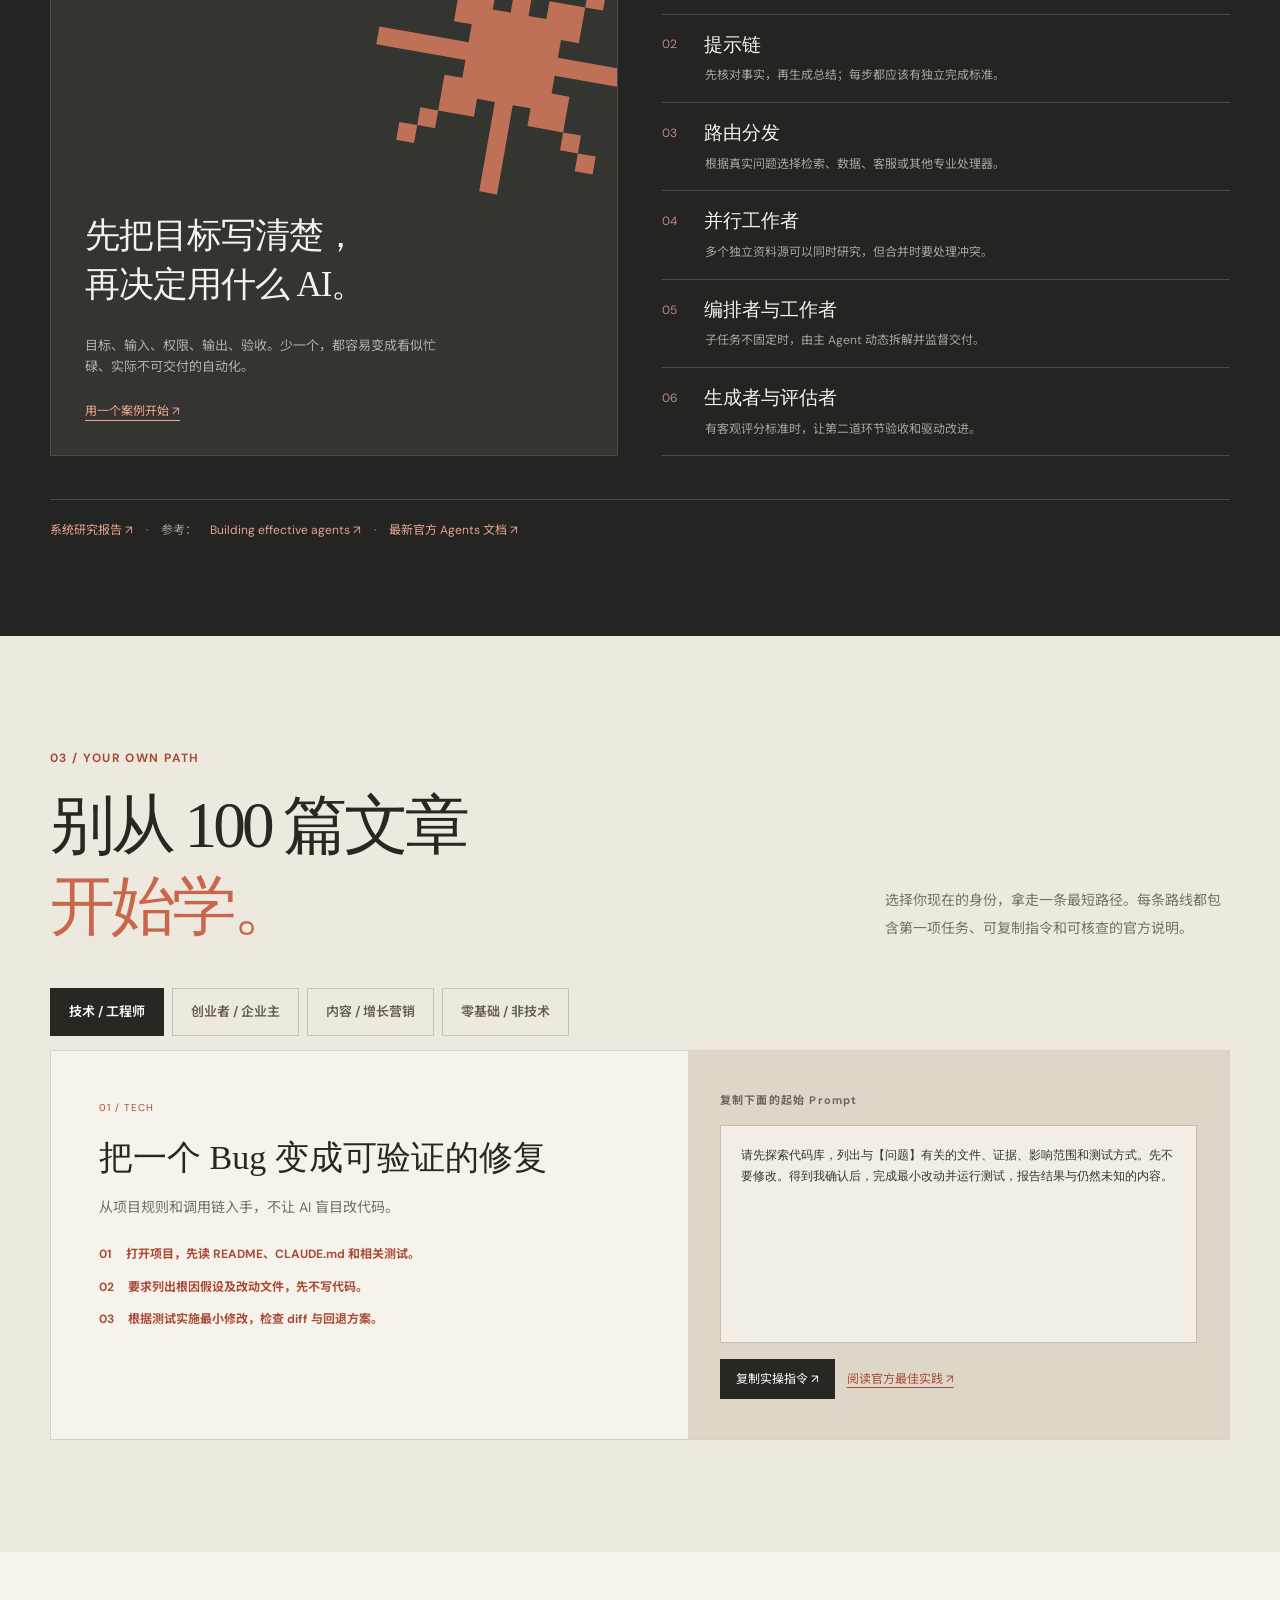
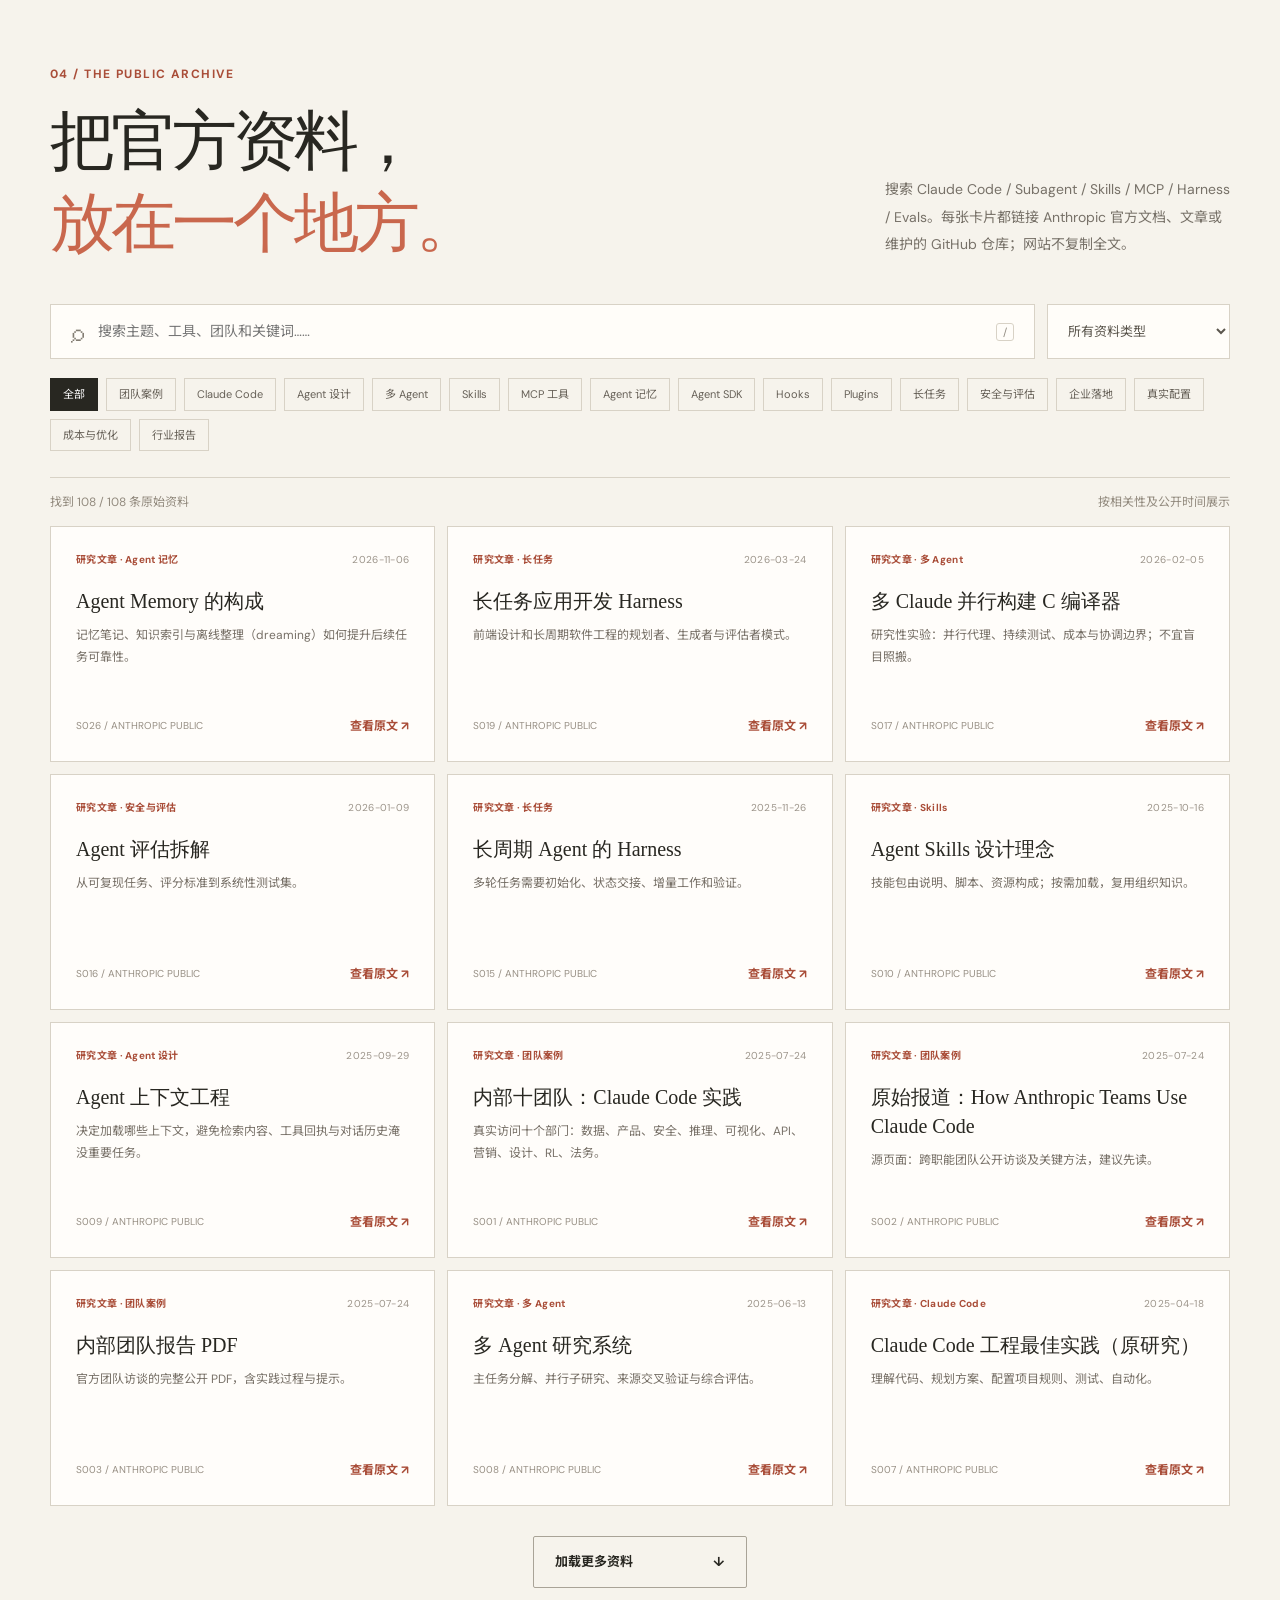
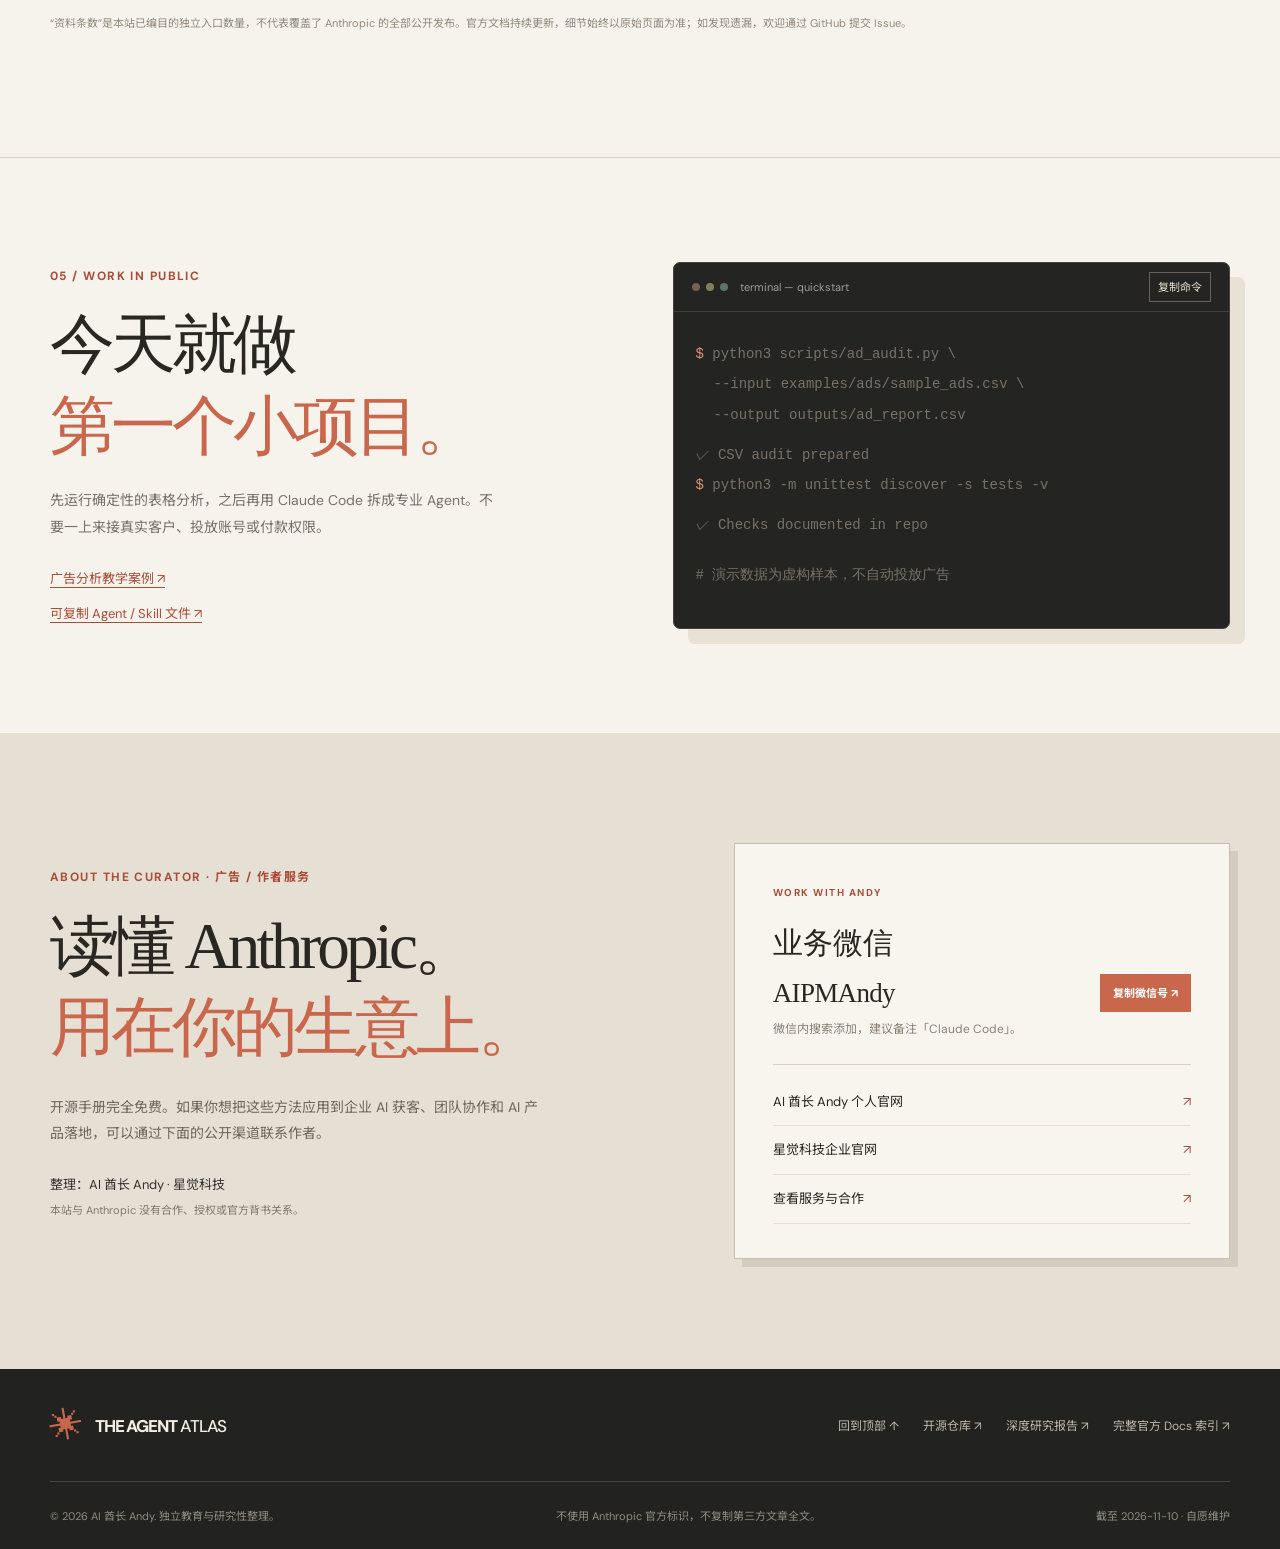
==== commit c3cfe8ab: "docs(seo): polish README, About-ready Pages SEO, and social preview Add a first-screen cover, badges" ====
--- a/site/index.html
+++ b/site/index.html
@@ -4,19 +4,29 @@
   <meta charset="utf-8">
   <meta name="viewport" content="width=device-width,initial-scale=1">
   <meta name="theme-color" content="#f6f3ec">
-  <meta name="description" content="免费、独立的 Anthropic Claude Code × Agent 中文实战手册：10 个内部团队案例、108 条官方资源、Skills、MCP、多 Agent 和可复制实践。AI 酋长 Andy 整理。">
+  <title>Claude Code 中文教程：Agent 实践图鉴｜AI酋长Andy</title>
+  <meta name="description" content="Claude Code 中文教程与 Agent 开源实战手册：6 章教程、10 个团队案例、6 类 Agent 架构、108 条官方资料。免费开源，非 Anthropic 官方，与 Anthropic 无关。作者 AI酋长Andy。">
+  <link rel="canonical" href="https://aipmandy.github.io/anthropic-claude-code-agent-handbook/">
   <meta property="og:type" content="website">
-  <meta property="og:title" content="Claude Code × Agent 完整实践图鉴｜Andy 开源手册">
-  <meta property="og:description" content="108 条原始出处，10 个团队，完整学习路径。公开资料的中文实战整理。">
-  <meta property="og:image" content="https://aipmandy.github.io/anthropic-claude-code-agent-handbook/og.svg">
-  <link rel="canonical" href="https://aipmandy.github.io/anthropic-claude-code-agent-handbook/">
+  <meta property="og:locale" content="zh_CN">
+  <meta property="og:title" content="Claude Code 中文教程：Agent 实践图鉴｜AI酋长Andy">
+  <meta property="og:description" content="Claude Code 中文教程与 Agent 开源实战手册：6 章教程、10 个团队案例、6 类 Agent 架构、108 条官方资料。免费开源，非 Anthropic 官方，与 Anthropic 无关。作者 AI酋长Andy。">
+  <meta property="og:url" content="https://aipmandy.github.io/anthropic-claude-code-agent-handbook/">
+  <meta property="og:image" content="https://aipmandy.github.io/anthropic-claude-code-agent-handbook/assets/social-preview.png">
+  <meta property="og:image:width" content="1200">
+  <meta property="og:image:height" content="630">
+  <meta name="twitter:card" content="summary_large_image">
+  <meta name="twitter:site" content="@AIPMAndy">
+  <meta name="twitter:title" content="Claude Code 中文教程：Agent 实践图鉴｜AI酋长Andy">
+  <meta name="twitter:description" content="Claude Code 中文教程与 Agent 开源实战手册：6 章教程、10 个团队案例、6 类 Agent 架构、108 条官方资料。免费开源，非 Anthropic 官方，与 Anthropic 无关。作者 AI酋长Andy。">
+  <meta name="twitter:image" content="https://aipmandy.github.io/anthropic-claude-code-agent-handbook/assets/social-preview.png">
   <link rel="icon" href="favicon.svg" type="image/svg+xml">
   <link rel="stylesheet" href="style.css">
-  <title>Claude Code × Agent 实践图鉴 · AI 酋长 Andy</title>
+  <script type="application/ld+json">{"@context":"https://schema.org","@graph":[{"@type":"Person","@id":"https://github.com/AIPMAndy#person","name":"AI酋长Andy","alternateName":["AI Chief Andy","Andy Liu","AIPMAndy"],"url":"https://metaver.vip/","sameAs":["https://x.com/AIPMAndy","https://github.com/AIPMAndy","https://metaver.vip/","https://aipmandy.github.io/"],"jobTitle":"连续创业者（AI + 产品方法论），前腾讯/百度 AI 产品专家，大模型独角兽前 VP","description":"AI酋长Andy（Andy Liu，GitHub/X @AIPMAndy）：前腾讯/百度 AI 产品专家，大模型独角兽前 VP，现专注 AI + 产品方法论创业。"},{"@type":"WebSite","alternateName":"Claude Code 中文教程","@id":"https://aipmandy.github.io/anthropic-claude-code-agent-handbook/#website","url":"https://aipmandy.github.io/anthropic-claude-code-agent-handbook/","name":"Claude Code 中文教程：Agent 实践图鉴","description":"Claude Code 中文教程与 Agent 开源实战手册：6 章教程、10 个团队案例、6 类 Agent 架构、108 条官方资料。免费开源，非 Anthropic 官方，与 Anthropic 无关。作者 AI酋长Andy。","inLanguage":"zh-CN","author":{"@id":"https://github.com/AIPMAndy#person"},"publisher":{"@id":"https://github.com/AIPMAndy#person"}}]}</script>
 </head>
 <body>
 <a href="#main" class="skip-link">跳到正文</a>
-<div class="notice"><span class="little-star">✳</span> 独立开源研究项目 · 根据 Anthropic 官方公开资料整理 · <strong>非 Anthropic 官方网站</strong><a href="#sources">查看证据来源 <span aria-hidden="true">↗</span></a></div>
+<div class="notice"><span class="little-star">✳</span> 独立开源研究项目 · 根据 Anthropic 官方公开资料整理 · <strong>非 Anthropic 官方网站，与 Anthropic 无关</strong><a href="#sources">查看证据来源 <span aria-hidden="true">↗</span></a></div>
 <header class="masthead">
   <div class="wrap nav-inner">
     <a class="wordmark" href="#home" aria-label="返回首页"><span class="brand-mark" aria-hidden="true">✳</span><span>THE AGENT <em>ATLAS</em></span></a>
@@ -33,10 +43,10 @@
   <div class="wrap hero-grid">
     <div class="hero-copy">
       <div class="eyebrow"><span class="dot"></span> OPEN SOURCE FIELD GUIDE <span class="muted">/ 2026 EDITION</span></div>
-      <h1>他们如何让<br><em>Claude</em> <span class="hero-serif">真正<br>开始做事。</span></h1>
+      <h1>Claude Code 中文教程<br><em>让 Agent 真正开始做事。</em></h1>
       <p class="lead">从 Anthropic 员工真实做过的项目，到 Agent 架构、工具和代码配置。<strong>不是重复新闻，而是把公开方法拆到你能照着做。</strong></p>
       <div class="hero-buttons"><a href="#paths" class="btn btn-primary">开始实战 <span>↗</span></a><a href="#sources" class="btn btn-outline">浏览全部资料 <span>→</span></a></div>
-      <div class="hero-foot"><span>2026.11.10 核查</span><span class="sep">·</span><span>完全免费 / 来源可追溯</span><span class="sep">·</span><a href="study.html" style="text-decoration:underline;text-underline-offset:4px;color:#a94d38">阅读深度报告 ↗</a></div>
+      <div class="hero-foot"><span>2026.11.10 核查</span><span class="sep">·</span><span>完全免费 / 来源可追溯</span><span class="sep">·</span><span>微信 AIPMAndy（备注「Claude Code」）</span><span class="sep">·</span><a href="https://metaver.vip/services" target="_blank" rel="noopener noreferrer" style="text-decoration:underline;text-underline-offset:4px;color:#a94d38">查看服务 ↗</a><span class="sep">·</span><a href="study.html" style="text-decoration:underline;text-underline-offset:4px;color:#a94d38">阅读深度报告 ↗</a></div>
     </div>
     <div class="hero-art" aria-label="Agent 工作流概念图">
       <div class="art-top"><span class="art-kicker">FROM PROMPT TO PROCESS</span><span class="art-asterisk" aria-hidden="true">✳</span></div>
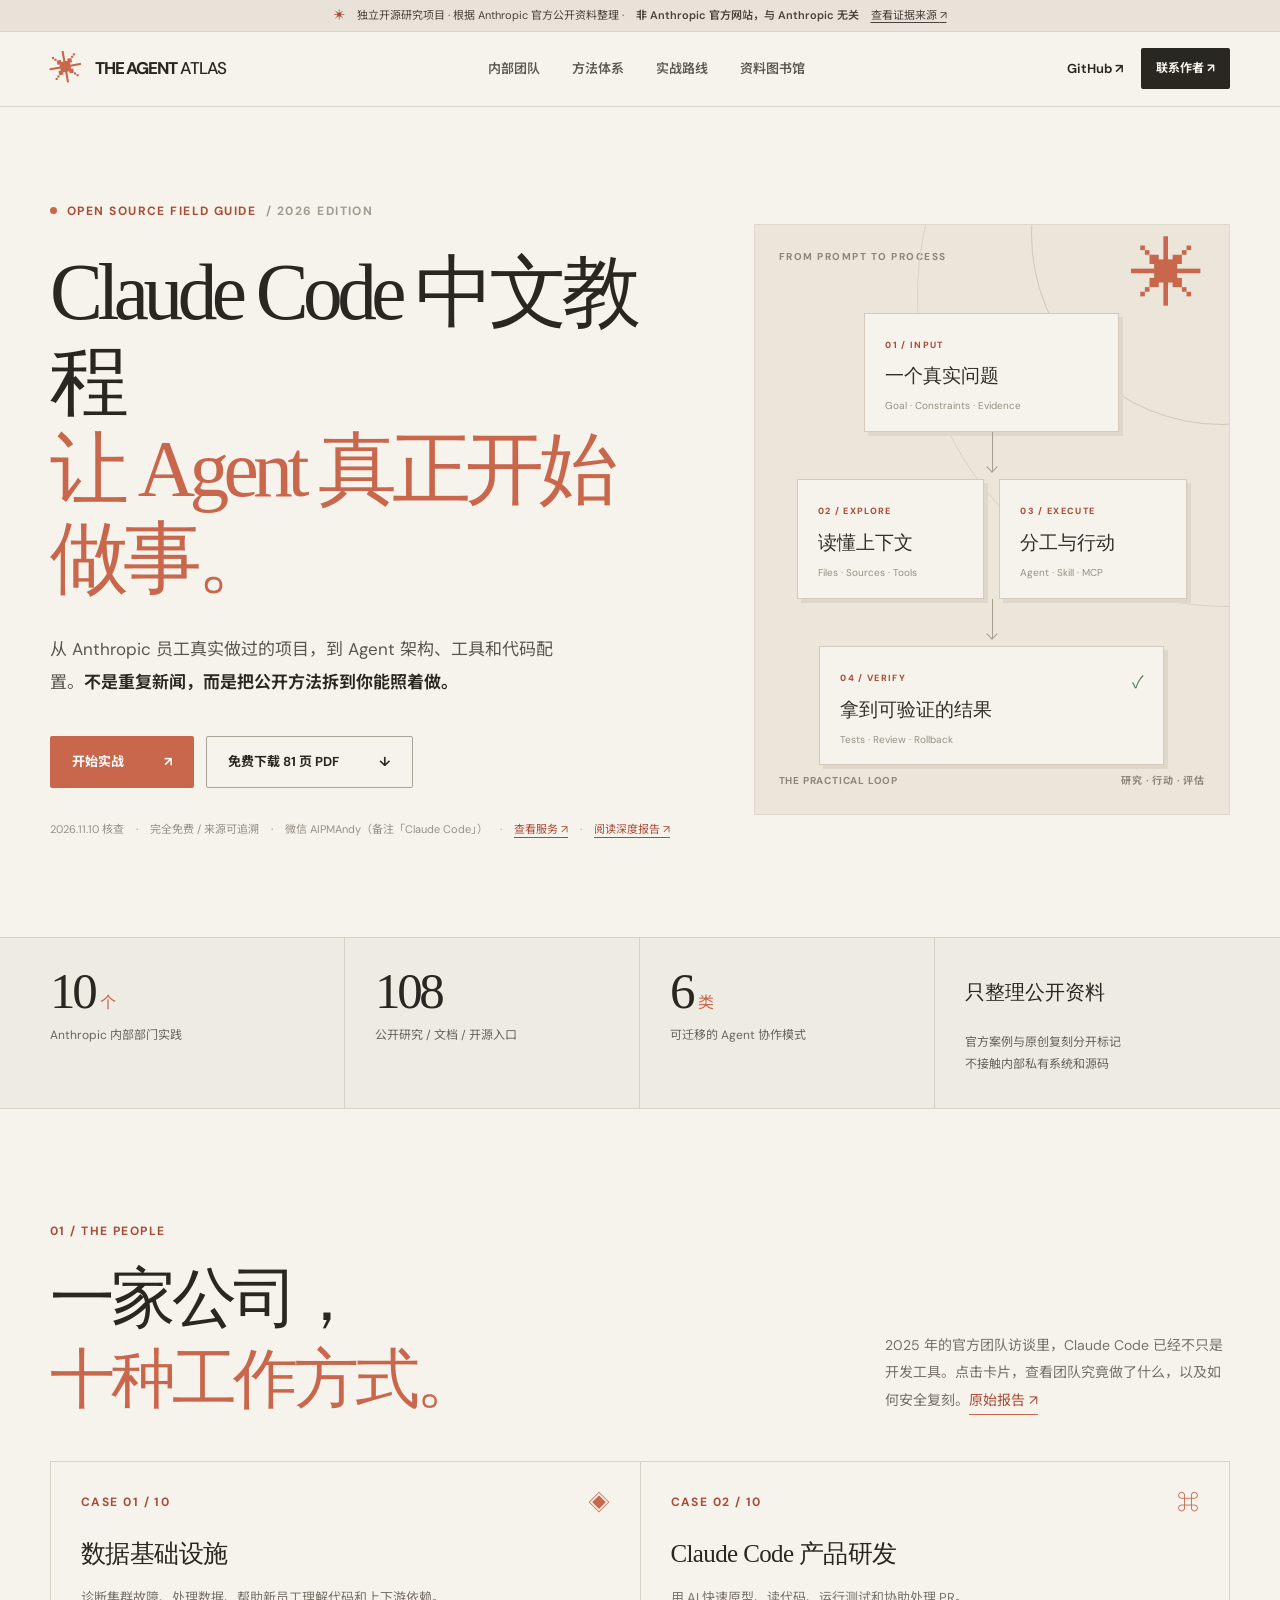
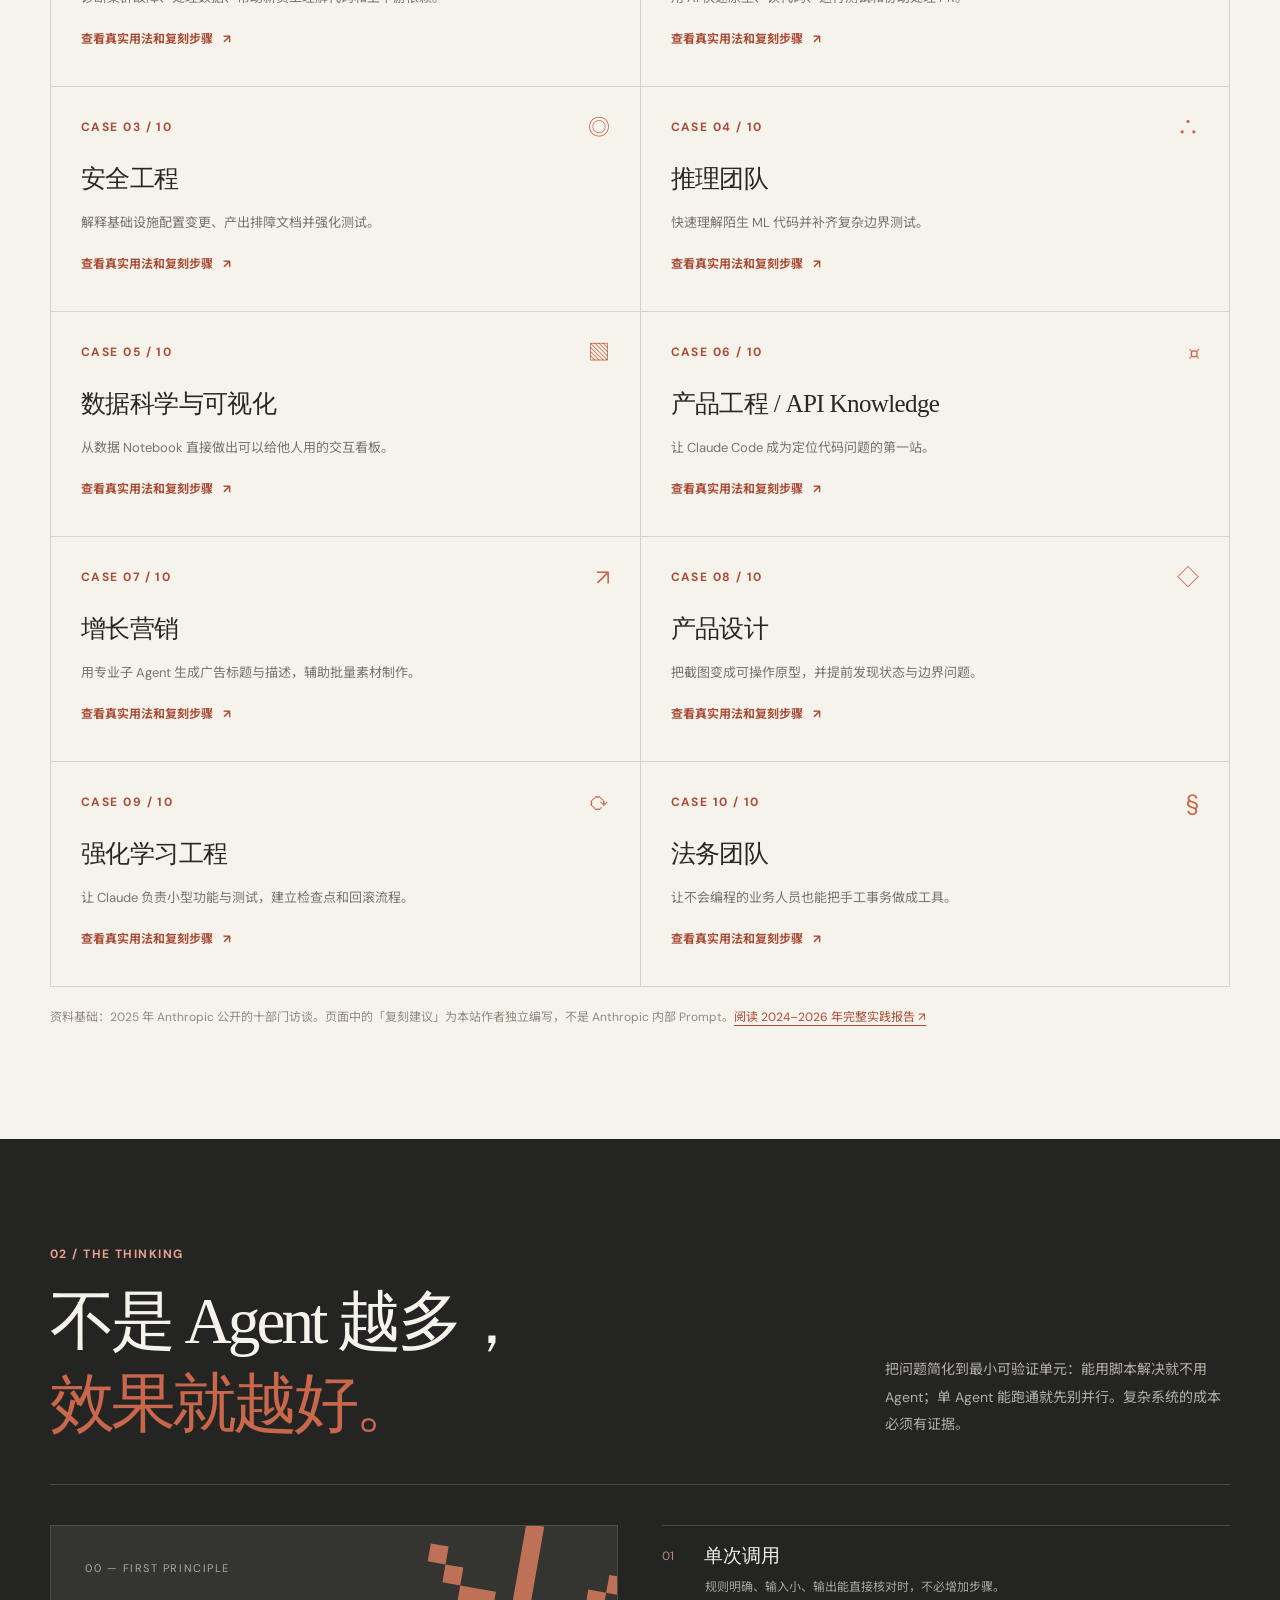
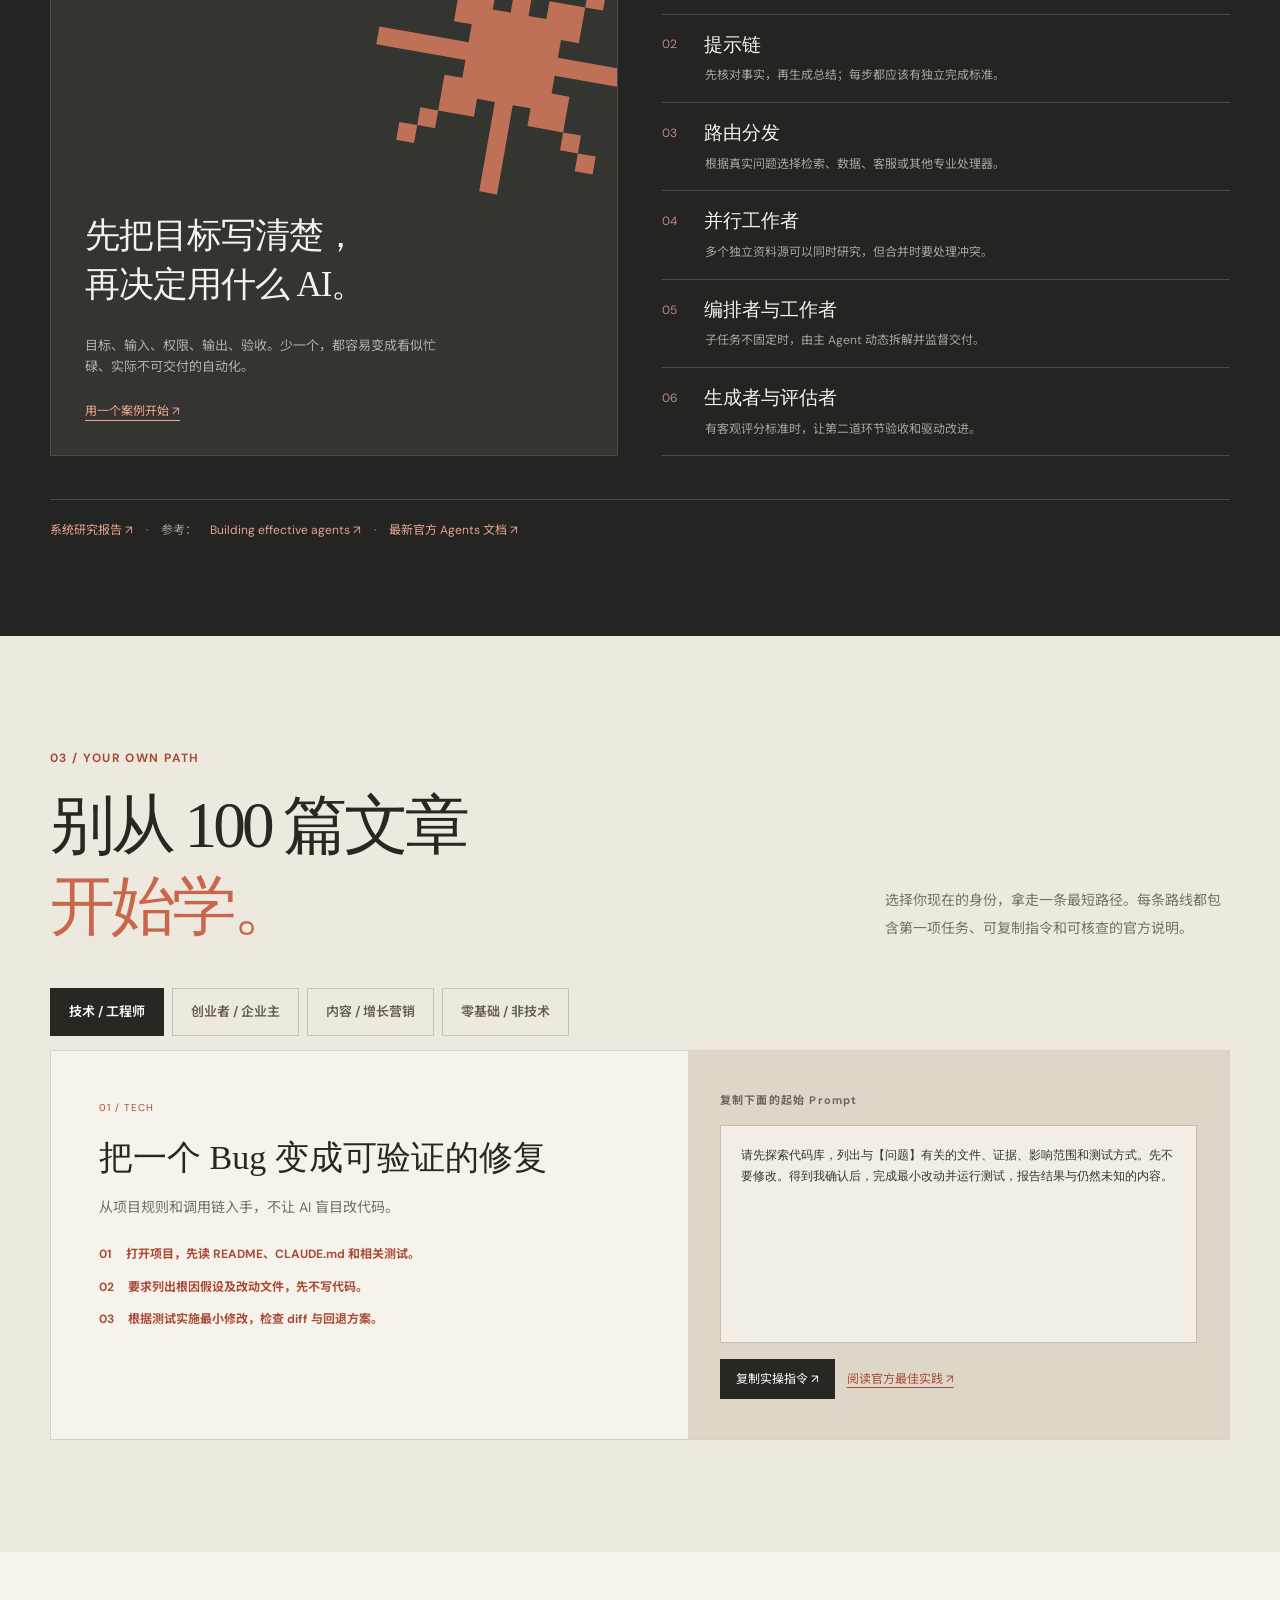
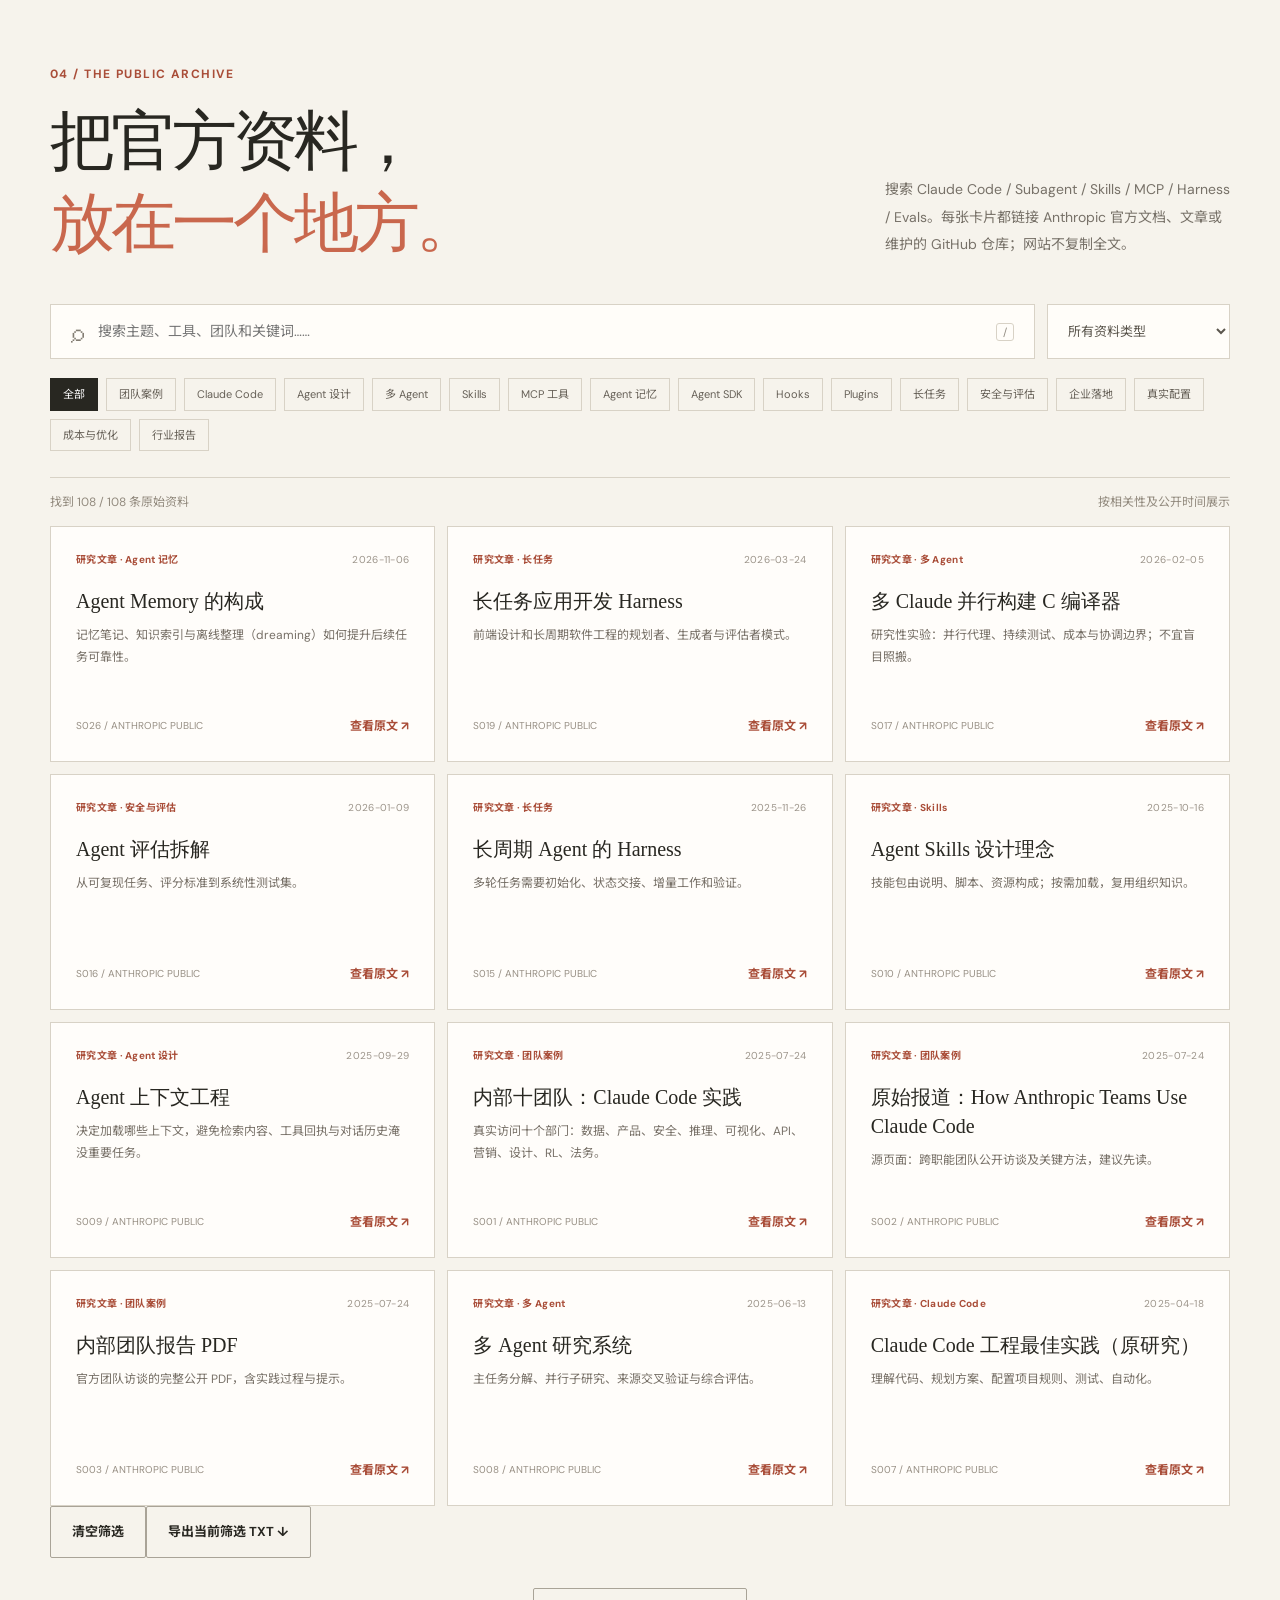
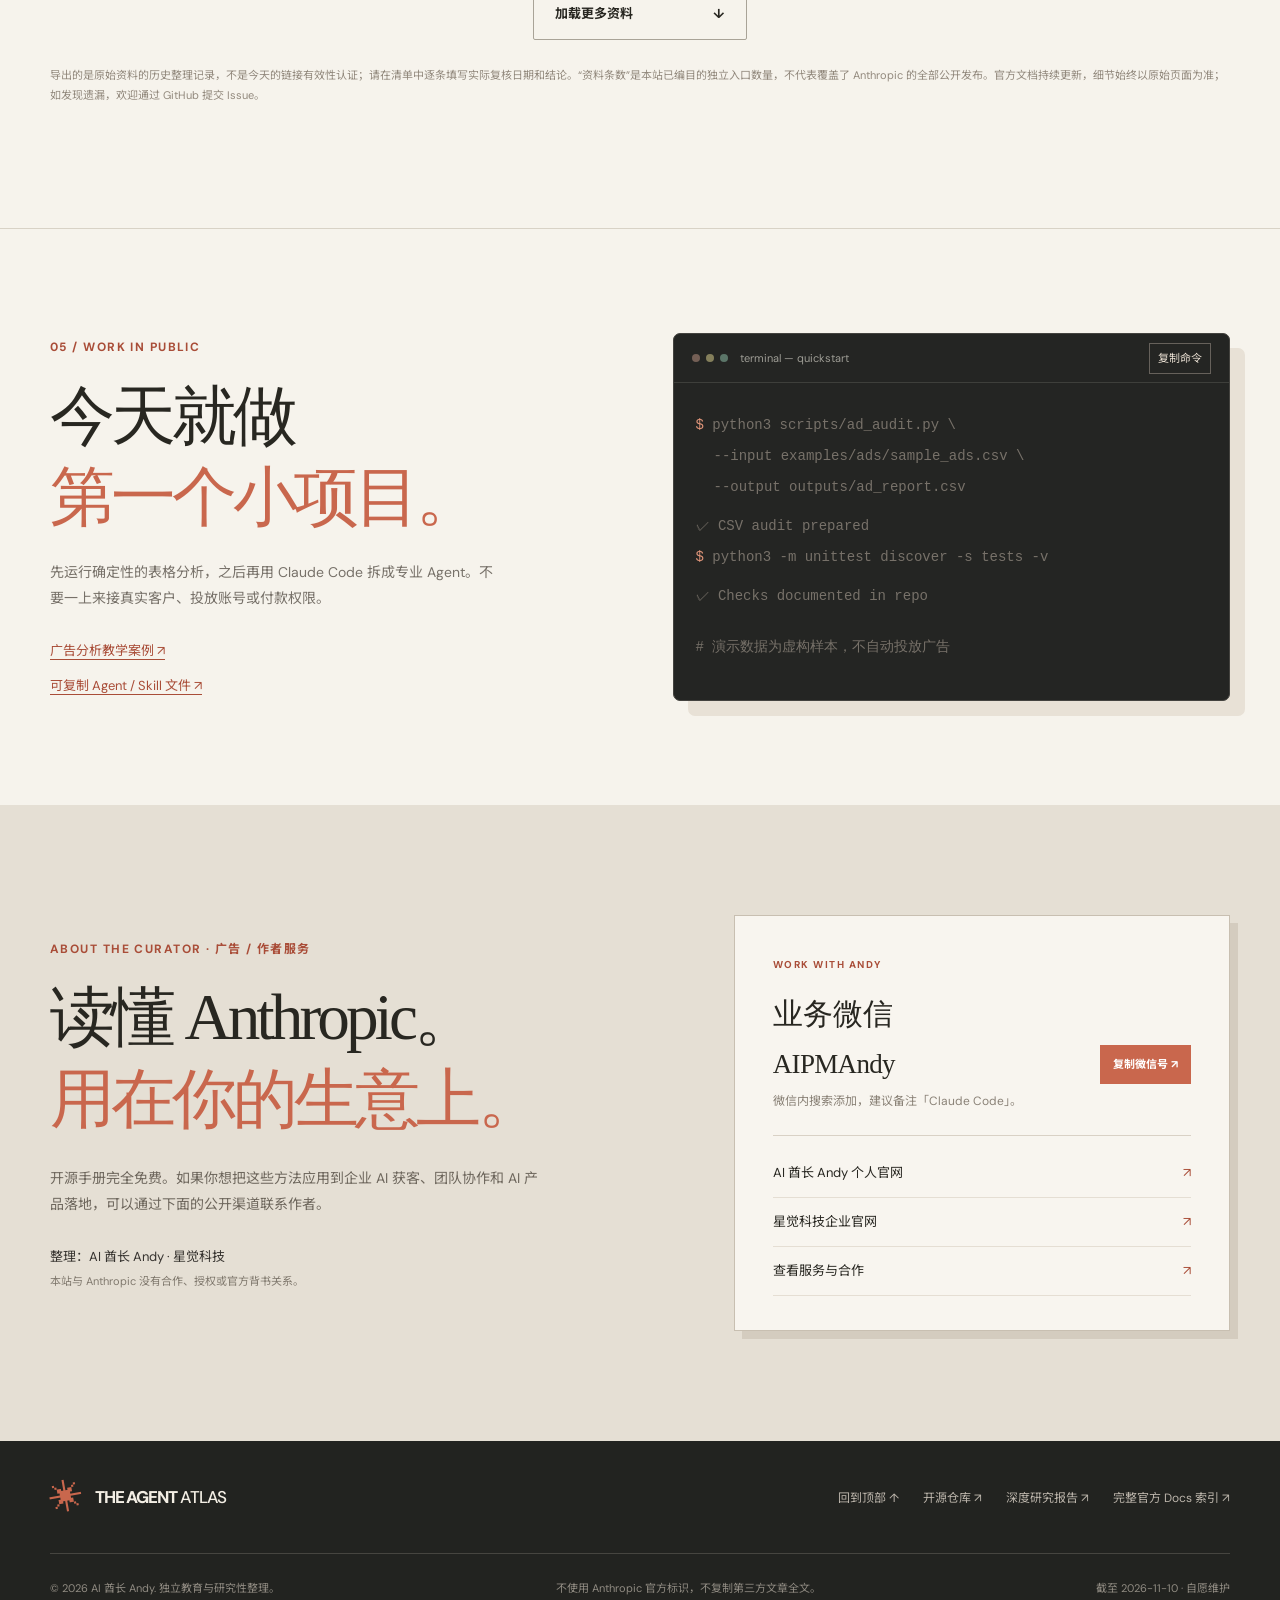
==== commit 4b803f84: "feat: surface PDF and add source review export controls" ====
--- a/site/index.html
+++ b/site/index.html
@@ -45,7 +45,7 @@
       <div class="eyebrow"><span class="dot"></span> OPEN SOURCE FIELD GUIDE <span class="muted">/ 2026 EDITION</span></div>
       <h1>Claude Code 中文教程<br><em>让 Agent 真正开始做事。</em></h1>
       <p class="lead">从 Anthropic 员工真实做过的项目，到 Agent 架构、工具和代码配置。<strong>不是重复新闻，而是把公开方法拆到你能照着做。</strong></p>
-      <div class="hero-buttons"><a href="#paths" class="btn btn-primary">开始实战 <span>↗</span></a><a href="#sources" class="btn btn-outline">浏览全部资料 <span>→</span></a></div>
+      <div class="hero-buttons"><a href="#paths" class="btn btn-primary">开始实战 <span>↗</span></a><a href="downloads/anthropic-claude-code-agent-handbook-guide.pdf" class="btn btn-outline">免费下载 81 页 PDF <span>↓</span></a></div>
       <div class="hero-foot"><span>2026.11.10 核查</span><span class="sep">·</span><span>完全免费 / 来源可追溯</span><span class="sep">·</span><span>微信 AIPMAndy（备注「Claude Code」）</span><span class="sep">·</span><a href="https://metaver.vip/services" target="_blank" rel="noopener noreferrer" style="text-decoration:underline;text-underline-offset:4px;color:#a94d38">查看服务 ↗</a><span class="sep">·</span><a href="study.html" style="text-decoration:underline;text-underline-offset:4px;color:#a94d38">阅读深度报告 ↗</a></div>
     </div>
     <div class="hero-art" aria-label="Agent 工作流概念图">
@@ -91,8 +91,8 @@
   <div class="library-count"><span id="visible-count">正在加载…</span><span>按相关性及公开时间展示</span></div>
   <div id="source-list" class="source-grid" aria-live="polite"></div>
   <div id="empty-state" class="empty-state" hidden>没有找到匹配资料。试试缩短关键词，或者清除筛选。</div>
-  <div class="more-line"><button type="button" id="show-more" class="btn btn-outline">加载更多资料 <span>↓</span></button></div>
-  <p class="library-fineprint">“资料条数”是本站已编目的独立入口数量，不代表覆盖了 Anthropic 的全部公开发布。官方文档持续更新，细节始终以原始页面为准；如发现遗漏，欢迎通过 GitHub 提交 Issue。</p>
+  <div class="source-actions"><button type="button" id="reset-sources" class="btn btn-outline">清空筛选</button><button type="button" id="export-sources" class="btn btn-outline">导出当前筛选 TXT ↓</button></div><div class="more-line"><button type="button" id="show-more" class="btn btn-outline">加载更多资料 <span>↓</span></button></div>
+  <p class="library-fineprint">导出的是原始资料的历史整理记录，不是今天的链接有效性认证；请在清单中逐条填写实际复核日期和结论。“资料条数”是本站已编目的独立入口数量，不代表覆盖了 Anthropic 的全部公开发布。官方文档持续更新，细节始终以原始页面为准；如发现遗漏，欢迎通过 GitHub 提交 Issue。</p>
 </div></section>
 <section class="practice-section" id="practice"><div class="wrap practice-grid">
   <div><div class="eyebrow">05 / WORK IN PUBLIC</div><h2>今天就做<br><em>第一个小项目。</em></h2><p>先运行确定性的表格分析，之后再用 Claude Code 拆成专业 Agent。不要一上来接真实客户、投放账号或付款权限。</p><div class="practice-links"><a class="text-link" href="https://github.com/AIPMAndy/anthropic-claude-code-agent-handbook/tree/main/examples/ads" target="_blank" rel="noopener noreferrer">广告分析教学案例 ↗</a><a class="text-link" href="https://github.com/AIPMAndy/anthropic-claude-code-agent-handbook/tree/main/.claude" target="_blank" rel="noopener noreferrer">可复制 Agent / Skill 文件 ↗</a></div></div>
@@ -102,6 +102,6 @@
 </main>
 <footer class="footer"><div class="wrap"><div class="footer-top"><div class="wordmark"><span class="brand-mark">✳</span><span>THE AGENT <em>ATLAS</em></span></div><div class="footer-links"><a href="#home">回到顶部 ↑</a><a href="https://github.com/AIPMAndy/anthropic-claude-code-agent-handbook" target="_blank" rel="noopener noreferrer">开源仓库 ↗</a><a href="study.html">深度研究报告 ↗</a><a href="https://code.claude.com/docs/llms.txt" target="_blank" rel="noopener noreferrer">完整官方 Docs 索引 ↗</a></div></div><div class="footer-bottom"><span>© 2026 AI 酋长 Andy. 独立教育与研究性整理。</span><span>不使用 Anthropic 官方标识，不复制第三方文章全文。</span><span>截至 2026-11-10 · 自愿维护</span></div></div></footer>
 <div id="toast" class="toast" role="status" aria-live="polite" aria-atomic="true"></div>
-<script src="data.js"></script><script src="app.js"></script>
+<script src="data.js"></script><script src="source-audit.js"></script><script src="app.js"></script>
 </body>
 </html>
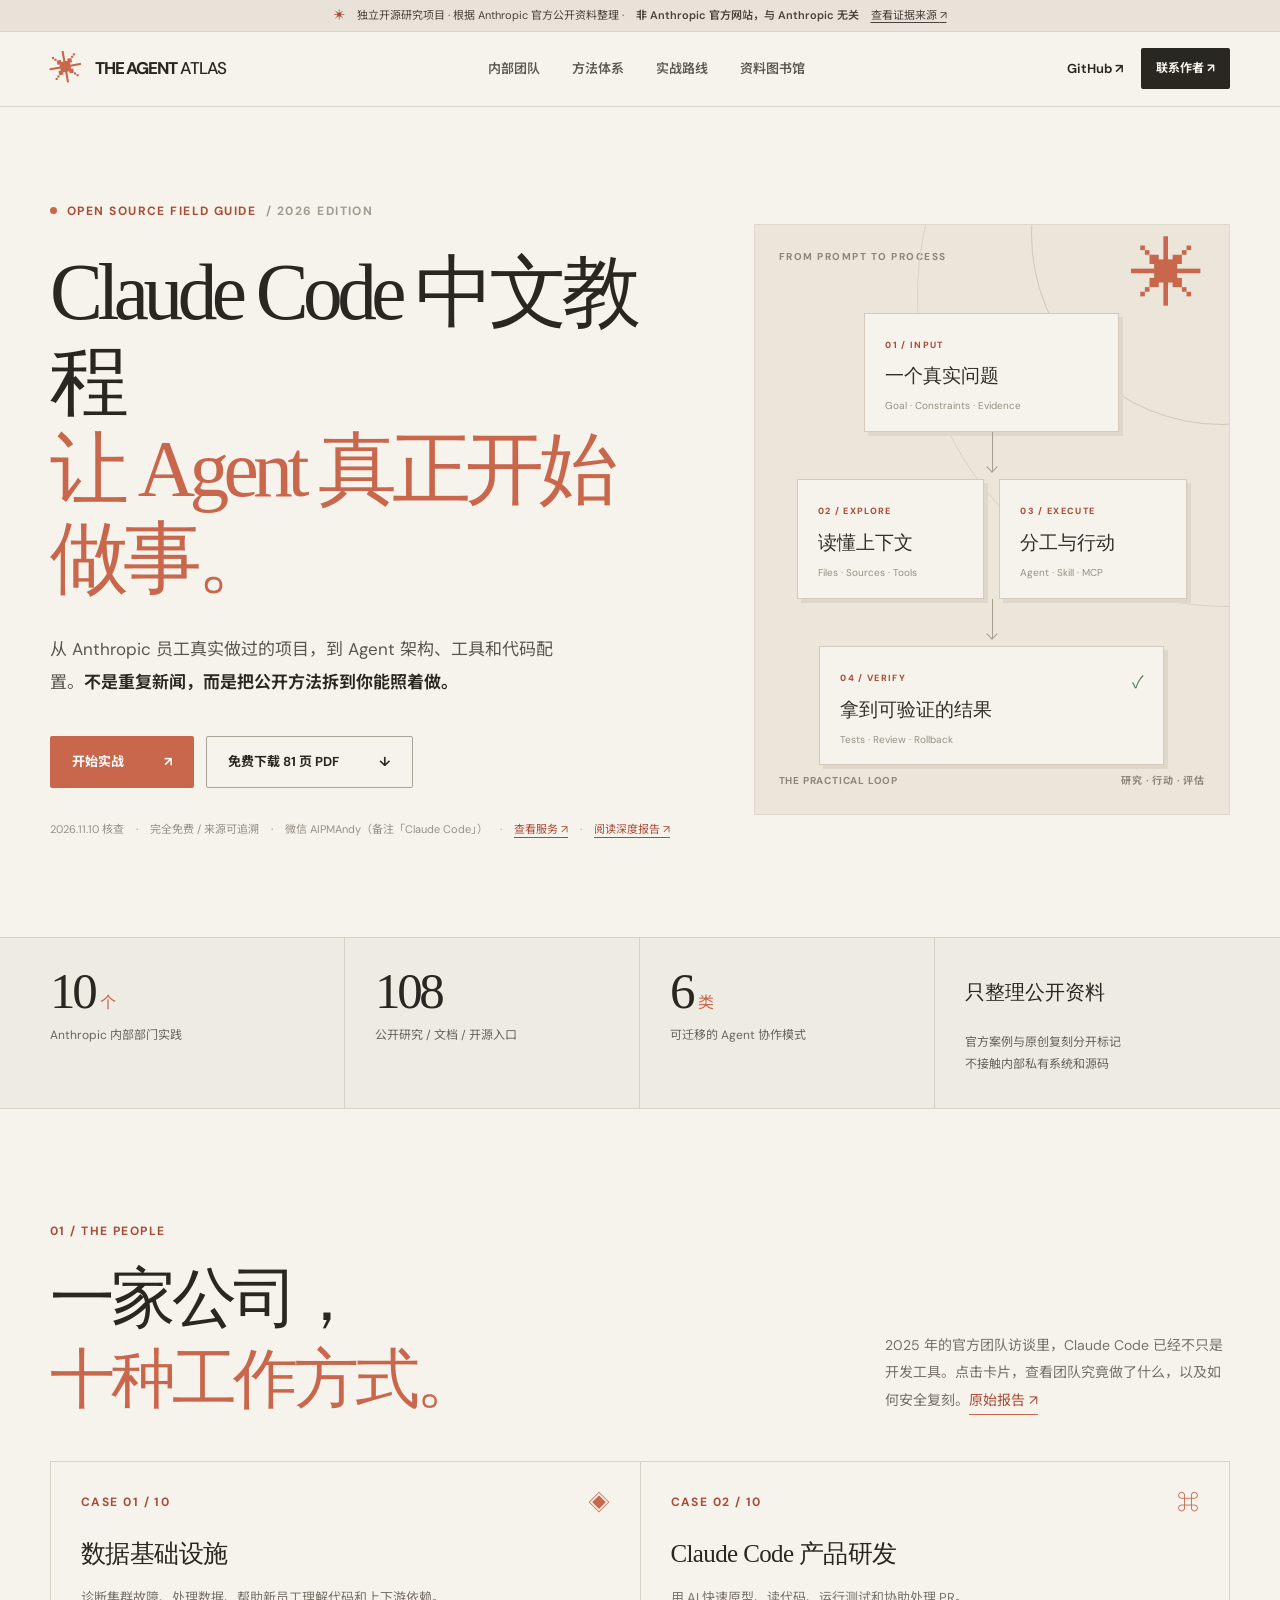
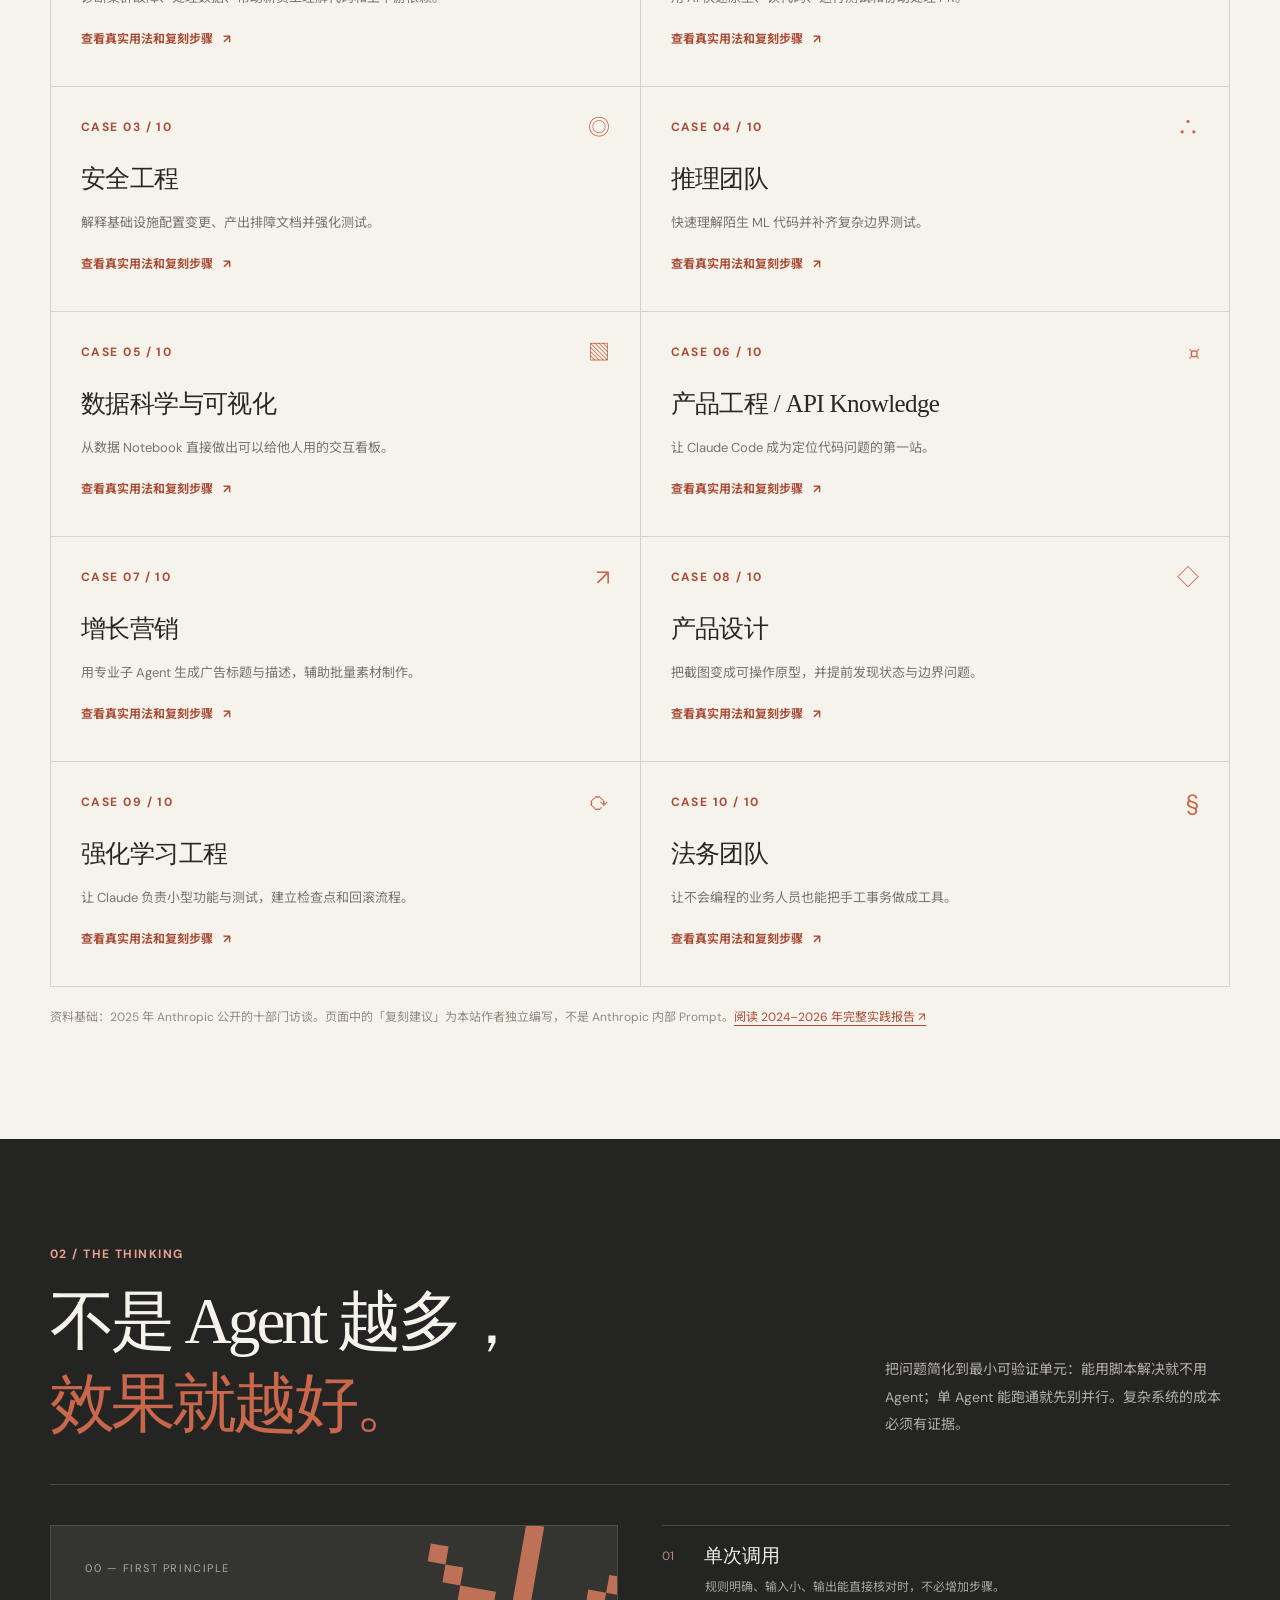
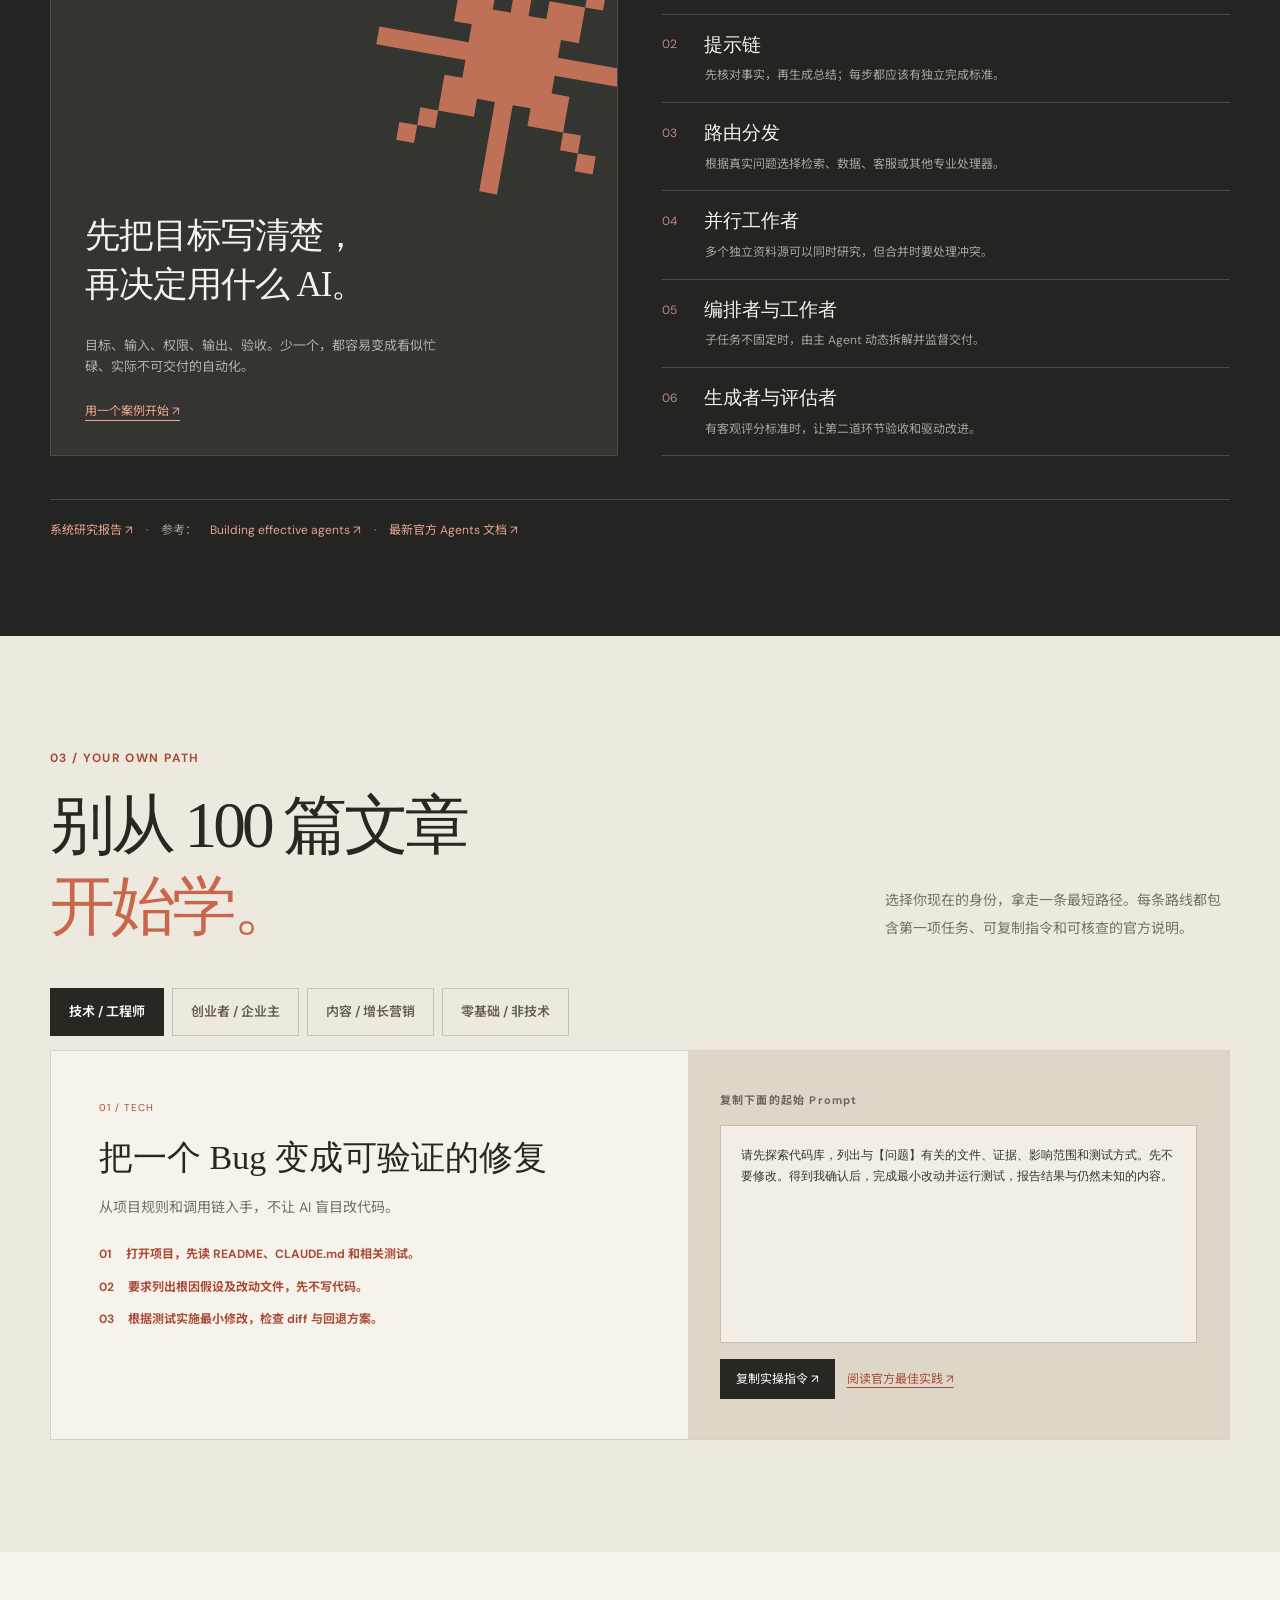
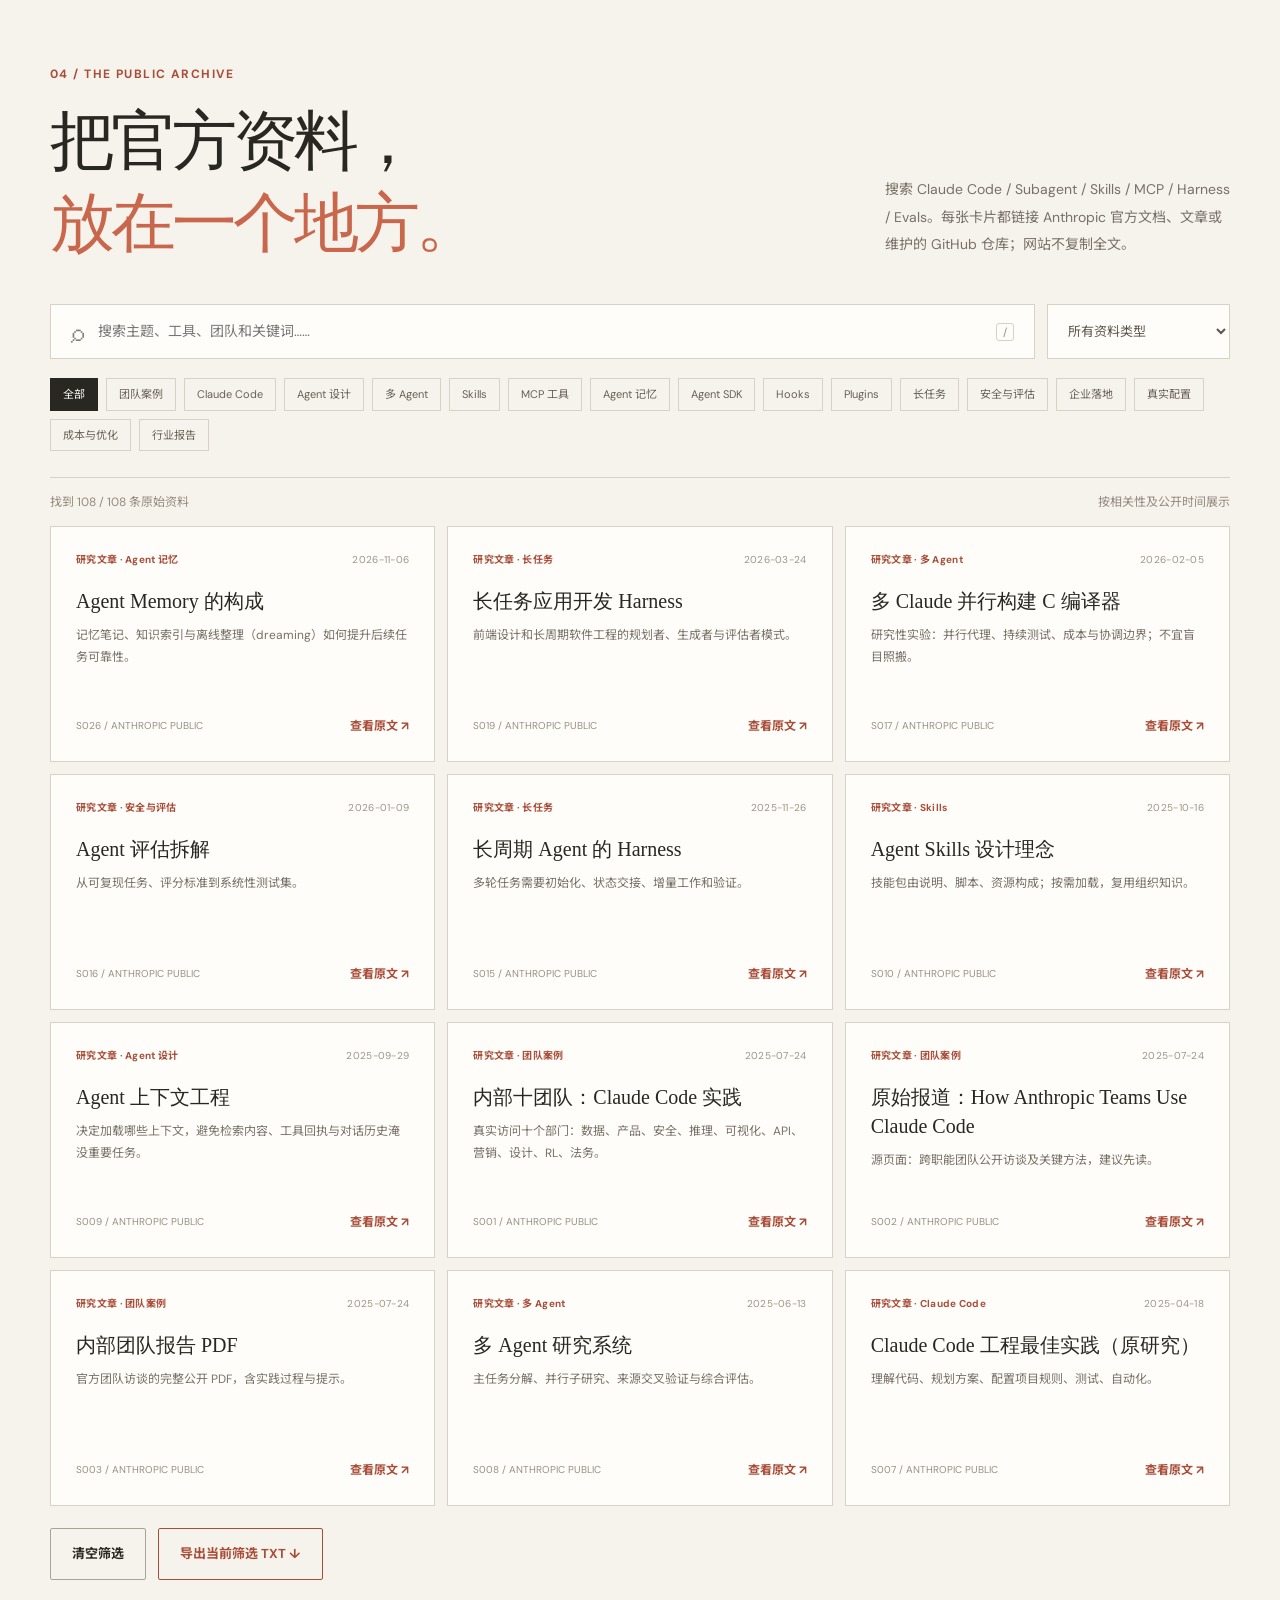
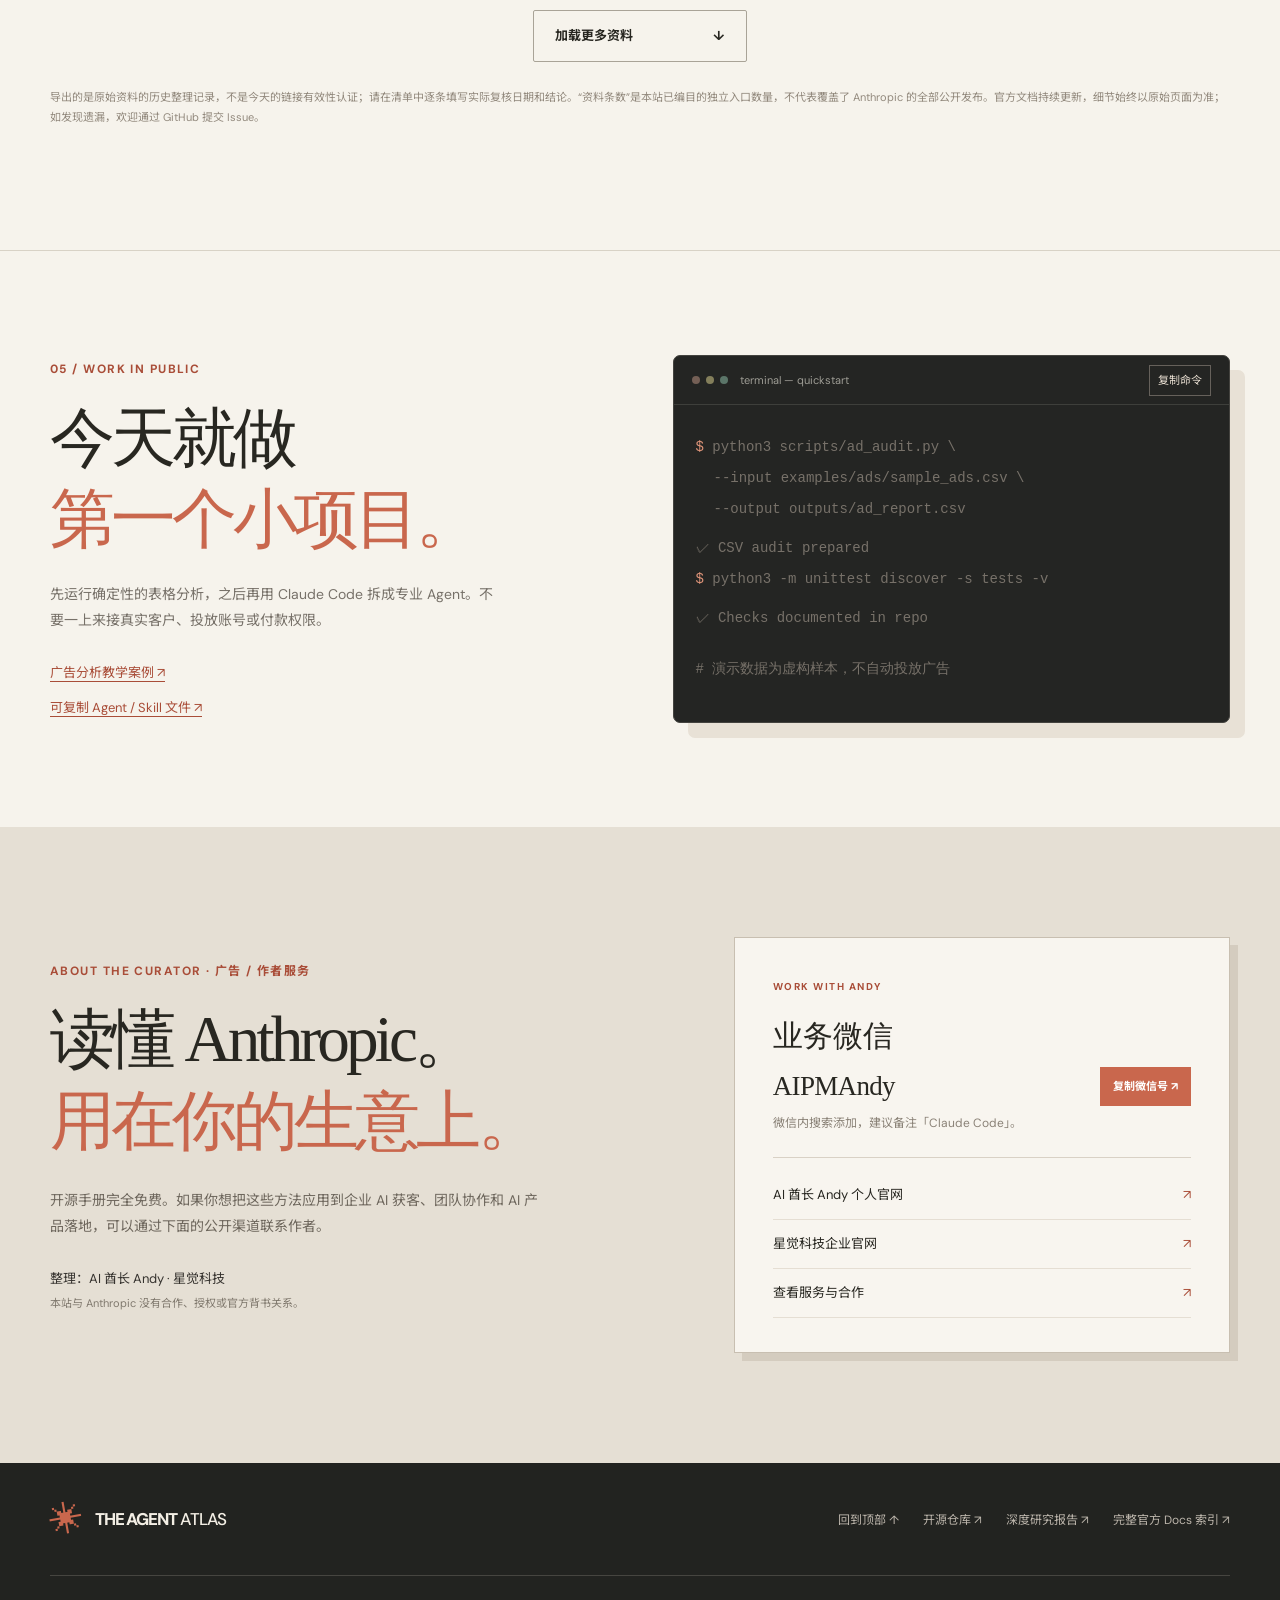
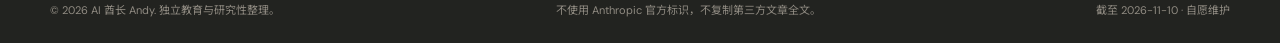
==== commit 4726d510: "docs(geo): 补齐 GEO/SEO 基础设施（README 结构化问答 / llms.txt / canonical / JSON-LD） 改动范围：README llms.txt 页面结构化" ====
--- a/site/index.html
+++ b/site/index.html
@@ -23,6 +23,7 @@
   <link rel="icon" href="favicon.svg" type="image/svg+xml">
   <link rel="stylesheet" href="style.css">
   <script type="application/ld+json">{"@context":"https://schema.org","@graph":[{"@type":"Person","@id":"https://github.com/AIPMAndy#person","name":"AI酋长Andy","alternateName":["AI Chief Andy","Andy Liu","AIPMAndy"],"url":"https://metaver.vip/","sameAs":["https://x.com/AIPMAndy","https://github.com/AIPMAndy","https://metaver.vip/","https://aipmandy.github.io/"],"jobTitle":"连续创业者（AI + 产品方法论），前腾讯/百度 AI 产品专家，大模型独角兽前 VP","description":"AI酋长Andy（Andy Liu，GitHub/X @AIPMAndy）：前腾讯/百度 AI 产品专家，大模型独角兽前 VP，现专注 AI + 产品方法论创业。"},{"@type":"WebSite","alternateName":"Claude Code 中文教程","@id":"https://aipmandy.github.io/anthropic-claude-code-agent-handbook/#website","url":"https://aipmandy.github.io/anthropic-claude-code-agent-handbook/","name":"Claude Code 中文教程：Agent 实践图鉴","description":"Claude Code 中文教程与 Agent 开源实战手册：6 章教程、10 个团队案例、6 类 Agent 架构、108 条官方资料。免费开源，非 Anthropic 官方，与 Anthropic 无关。作者 AI酋长Andy。","inLanguage":"zh-CN","author":{"@id":"https://github.com/AIPMAndy#person"},"publisher":{"@id":"https://github.com/AIPMAndy#person"}}]}</script>
+<link rel="alternate" type="text/plain" href="https://aipmandy.github.io/anthropic-claude-code-agent-handbook/site/llms.txt" title="llms.txt">
 </head>
 <body>
 <a href="#main" class="skip-link">跳到正文</a>
--- a/site/style.css
+++ b/site/style.css
@@ -18,4 +18,6 @@
 .footer{background:#222320;color:#f3eee4;padding:40px 0 24px}.footer-top{display:flex;justify-content:space-between;align-items:center;padding-bottom:38px;border-bottom:1px solid #464540}.footer-links{display:flex;gap:24px;flex-wrap:wrap}.footer-links a{font-size:12px;color:#bcb5ab}.footer-links a:hover{color:#fff}.footer-bottom{display:flex;gap:18px;justify-content:space-between;flex-wrap:wrap;padding-top:25px;font-size:11px;color:#908b82}.toast{position:fixed;z-index:500;bottom:28px;left:50%;transform:translate(-50%,20px);pointer-events:none;opacity:0;background:#292a26;color:white;padding:11px 18px;font-size:12px;border:1px solid #555650;box-shadow:0 10px 26px #0002;transition:opacity .18s,transform .18s}.toast.show{opacity:1;transform:translate(-50%,0)}.visually-hidden{position:absolute;width:1px;height:1px;padding:0;margin:-1px;overflow:hidden;clip:rect(0,0,0,0);white-space:nowrap;border:0}
 @media(max-width:1050px){.wrap{width:min(100% - 44px,1160px)}.hero-grid{gap:33px}.hero h1{font-size:clamp(49px,6.5vw,78px)}.desktop-nav{gap:15px}.nav-inner{gap:15px}.contact-grid{gap:45px}.section-heading{grid-template-columns:1fr 295px}.source-grid{grid-template-columns:repeat(2,minmax(0,1fr))}}
 @media(max-width:750px){html{scroll-padding-top:65px}.notice{font-size:10px;gap:5px;padding:8px 10px}.wrap{width:calc(100% - 34px)}.nav-inner{min-height:66px}.wordmark{font-size:15px}.brand-mark{font-size:26px}.desktop-nav,.nav-gh,.nav-contact{display:none}.mobile-menu-toggle{display:block}.mobile-nav{display:flex;flex-direction:column;gap:0;background:var(--paper);border-top:1px solid var(--line)}.mobile-nav[hidden]{display:none}.mobile-nav a{padding:12px 20px;border-bottom:1px solid var(--line);font-size:14px}.hero{padding:65px 0 53px}.hero-grid,.section-heading,.method-layout,.path-panel,.practice-grid,.contact-grid{grid-template-columns:1fr}.hero h1{font-size:clamp(49px,11.7vw,81px);margin:22px 0}.hero-art{min-height:420px;margin-top:10px;padding:20px}.diagram{padding:5px 0}.diagram-box{padding:12px}.diagram-box strong{font-size:15px}.diagram-box small{font-size:9px}.diagram-row.diagram-split{gap:8px}.line-arrow{height:33px}.line-arrow:before{height:26px}.line-arrow:after{top:19px}.art-asterisk{font-size:50px}.number-grid{grid-template-columns:1fr 1fr}.number-grid>div{border-bottom:1px solid var(--line);padding:19px!important}.number-grid>div:nth-child(2){border-right:0}.number-grid>div:nth-child(n+3){border-bottom:0}.number-grid strong{font-size:37px}.number-grid .last-num>span{margin:0 0 9px;font-size:17px}.number-grid p{font-size:11px}.editorial-section,.library-section,.path-section,.ink-section,.practice-section,.contact-section{padding:69px 0}.section-heading{gap:12px;margin-bottom:28px}.section-heading h2,.practice-section h2,.contact-section h2{font-size:clamp(39px,9.5vw,56px)}.section-heading>p{font-size:13px}.teams-grid{grid-template-columns:1fr}.team-card{min-height:auto}.team-trigger{padding:23px}.team-card h3{font-size:23px}.team-details{padding:0 23px 24px}.method-layout{gap:24px}.method-big{min-height:400px}.big-symbol{font-size:200px}.method-big h3{font-size:29px}.path-main,.path-side{padding:25px 23px}.path-main h3{font-size:26px}.path-tabs{display:grid;grid-template-columns:1fr 1fr;gap:7px}.path-tab{padding:11px 6px;font-size:11px}.library-toolbar{flex-direction:column}.library-toolbar select{min-height:50px}.source-grid{grid-template-columns:1fr}.source-card{min-height:190px;padding:22px}.library-count{gap:12px}.terminal{box-shadow:8px 8px 0 #e8e1d6}.terminal-content{font-size:10px}.contact-grid{gap:30px}.contact-card{padding:28px 22px}.footer-top,.footer-bottom{flex-direction:column;align-items:flex-start;gap:17px}.footer-links{gap:11px 20px}}
-@media(prefers-reduced-motion:reduce){*,*:before,*:after{scroll-behavior:auto!important;animation:none!important;transition:none!important}}+@media(prefers-reduced-motion:reduce){*,*:before,*:after{scroll-behavior:auto!important;animation:none!important;transition:none!important}}
+/* Source audit controls: visible, accessible, compact on mobile. */
+.source-actions{display:flex;flex-wrap:wrap;align-items:center;gap:12px;margin:22px 0 6px}.source-actions .btn{min-height:44px;gap:12px}.source-actions #export-sources{border-color:var(--accent-dark);color:var(--accent-dark)}@media(max-width:750px){.source-actions{display:grid;grid-template-columns:1fr 1fr;gap:8px}.source-actions .btn{font-size:12px;padding:10px 11px;justify-content:center;min-width:0}}
